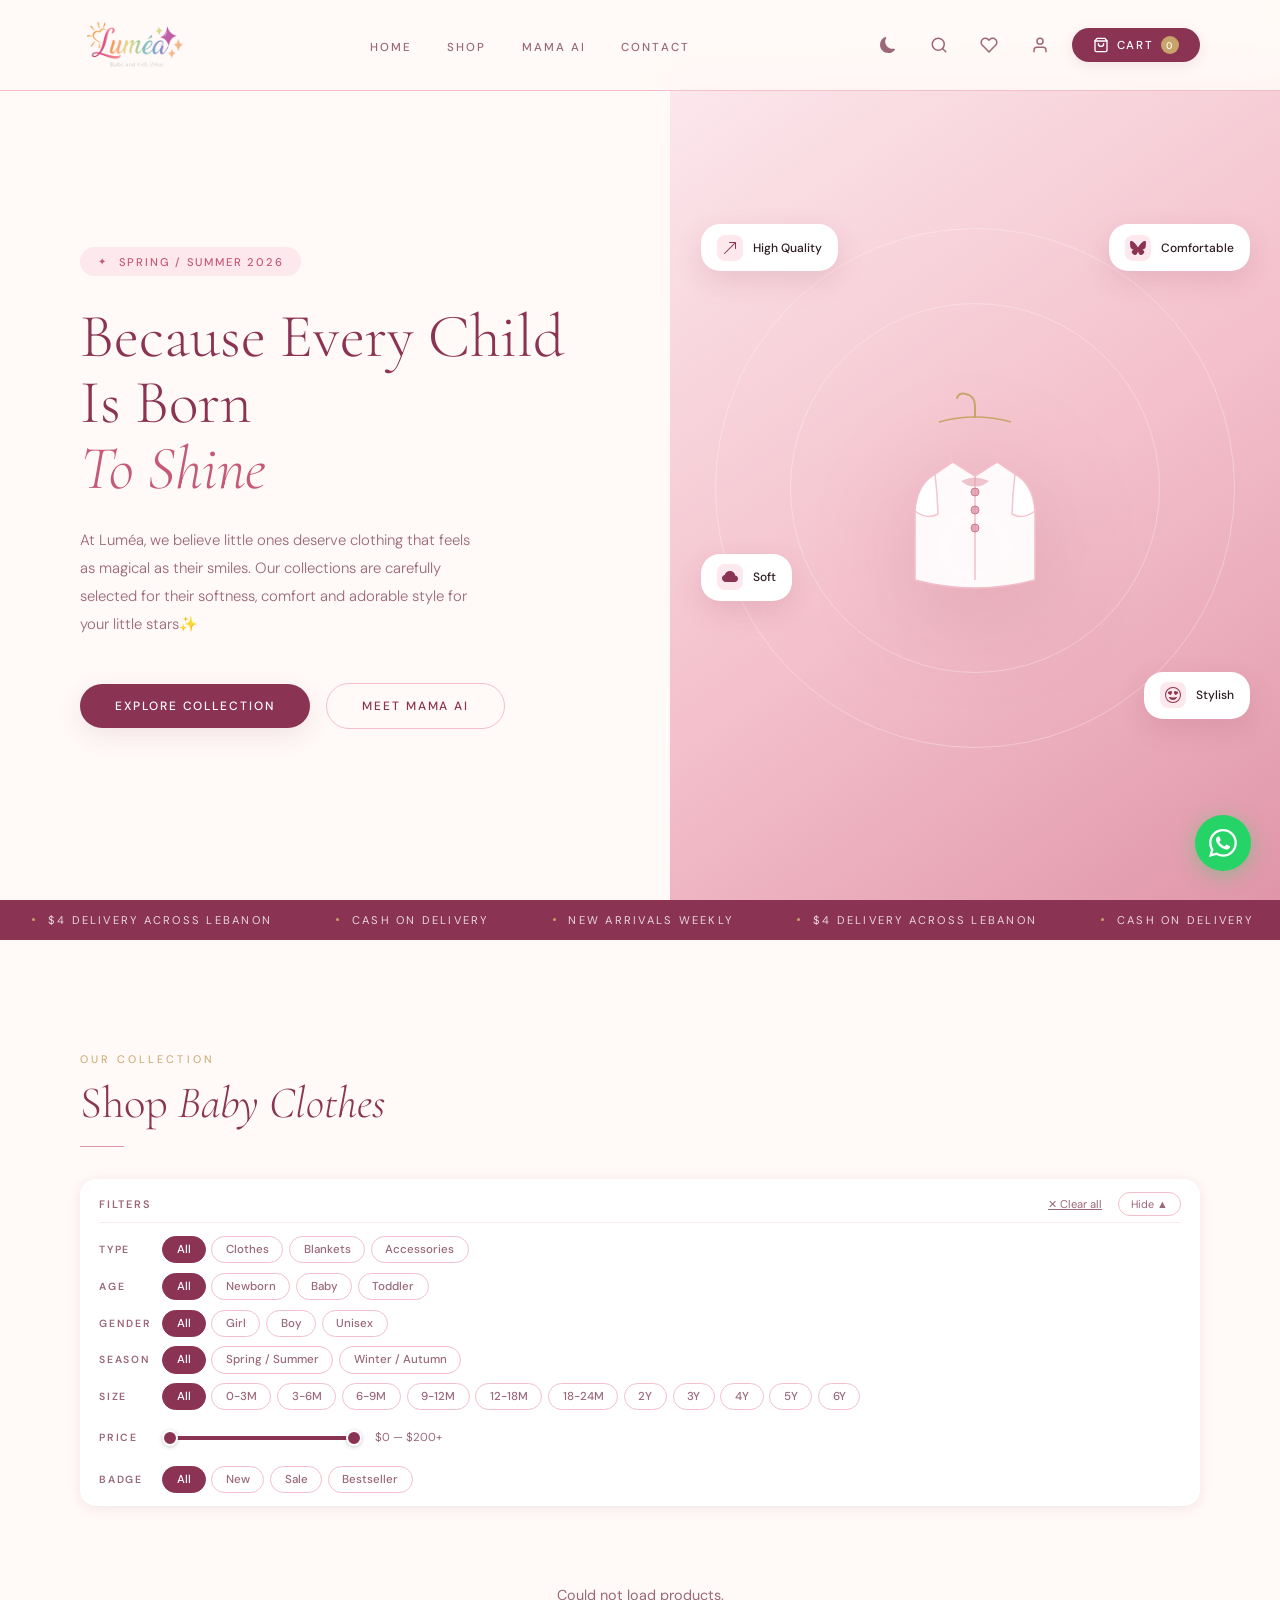
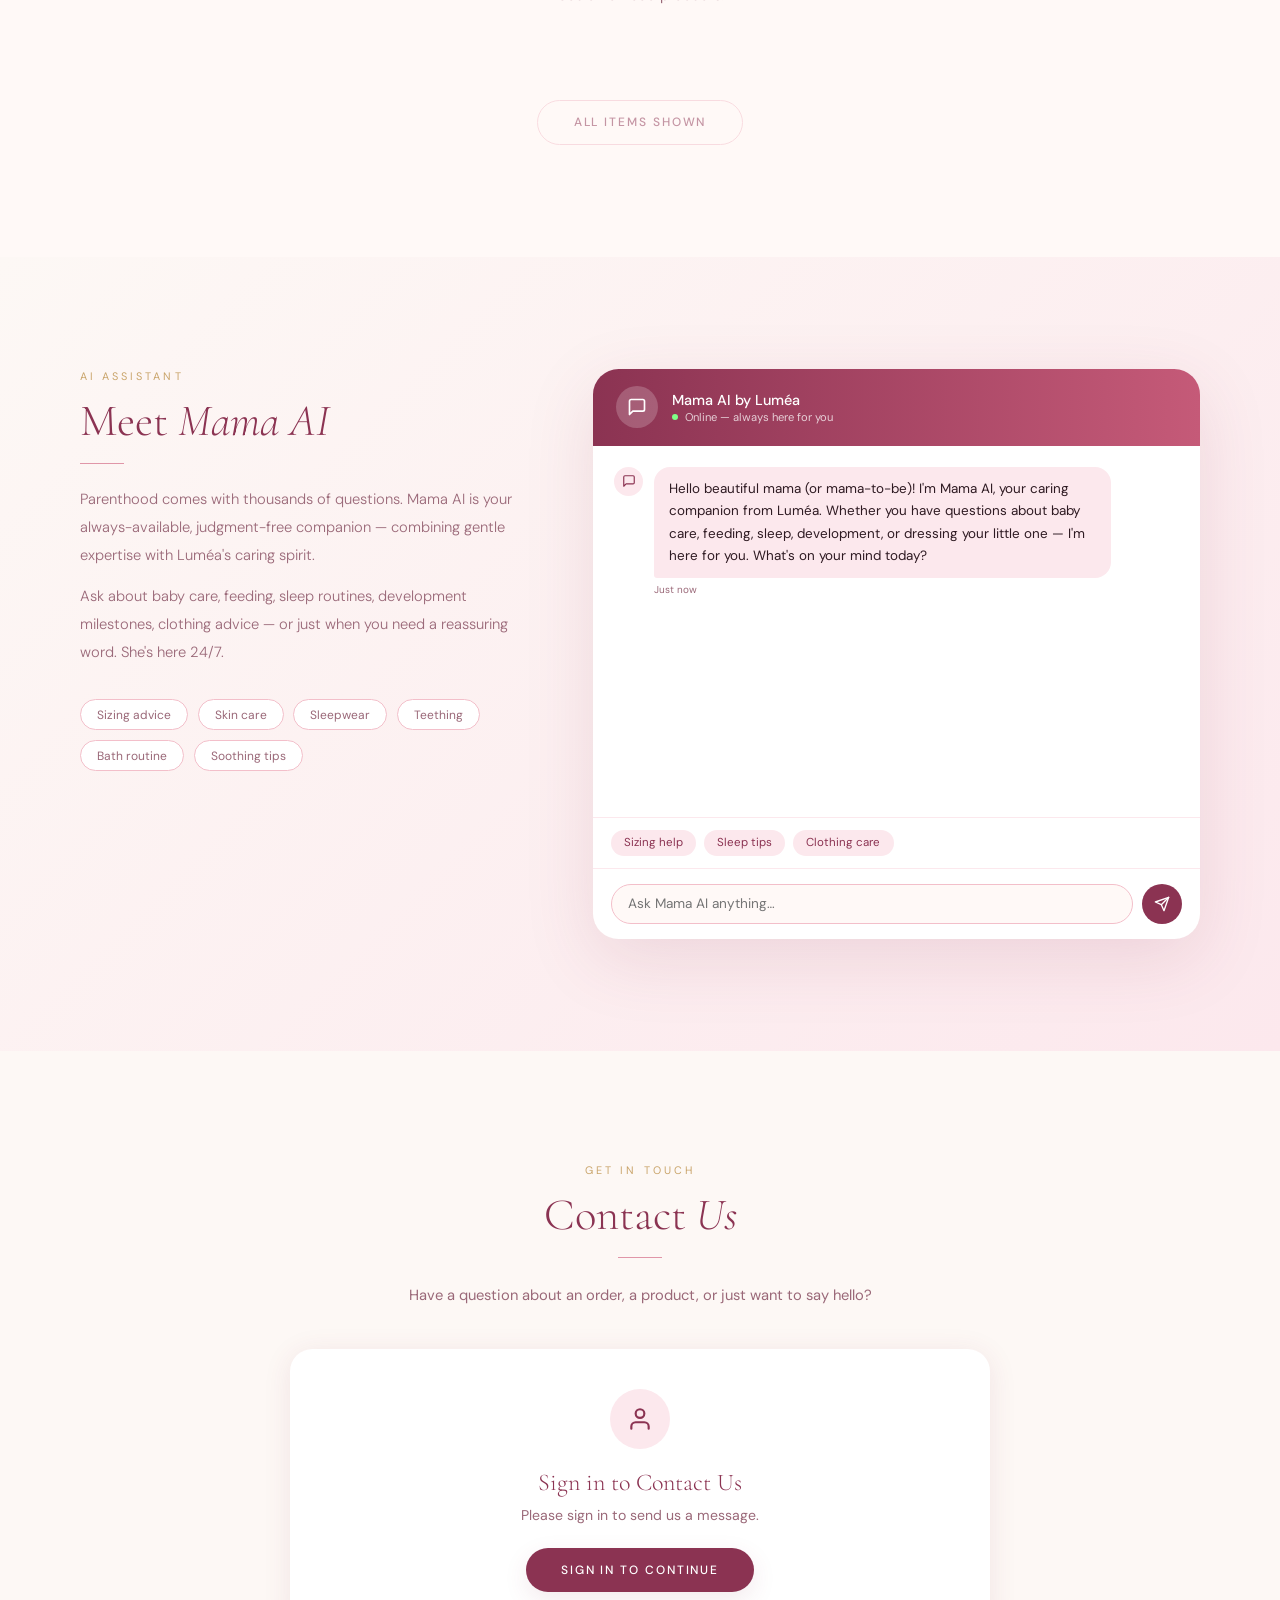
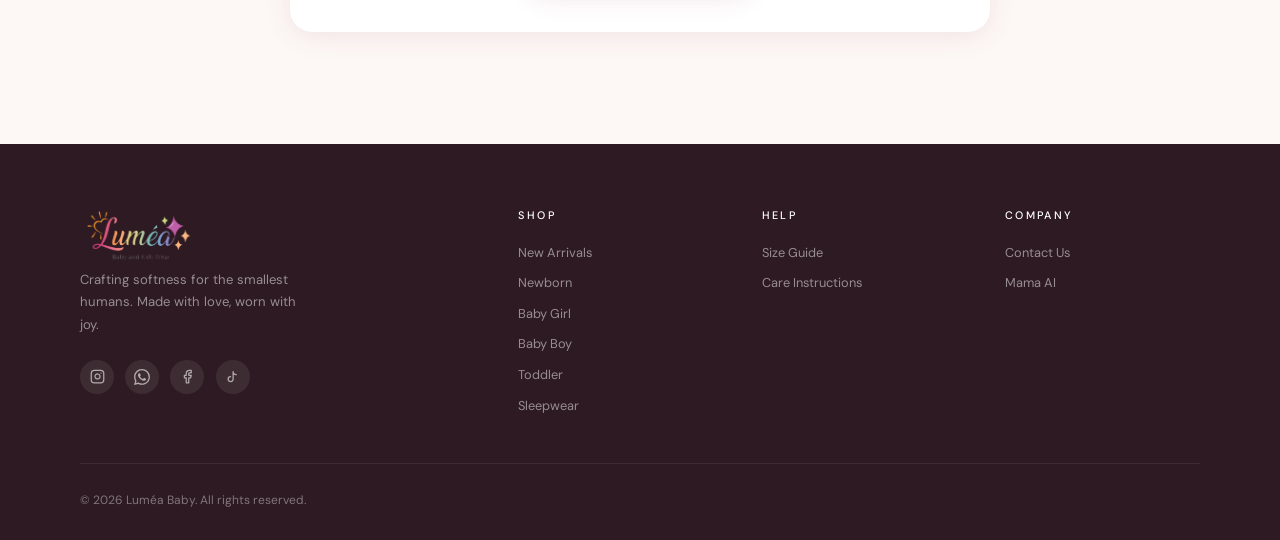
==== index.html @ 37c3f9b0 "Add files via upload" ====
<!DOCTYPE html>
<html lang="en">
<head>
  <meta charset="UTF-8"/>
  <meta name="viewport" content="width=device-width, initial-scale=1.0"/>
  <meta name="color-scheme" content="light dark"/>
  <title>Luméa — Baby Clothes</title>
  <link rel="preconnect" href="https://fonts.googleapis.com">
  <link rel="preconnect" href="https://fonts.gstatic.com" crossorigin>
  <link href="https://fonts.googleapis.com/css2?family=Cormorant+Garamond:ital,wght@0,300;0,400;0,600;1,300;1,400&family=DM+Sans:wght@300;400;500&display=swap" rel="stylesheet">
  <link rel="stylesheet" href="style.css">
</head>
<body>

<!-- NAV -->
<nav id="nav">
  <a href="#home" class="nav-logo" style="display:flex;align-items:center"><img src="logo.png" alt="Luméa" style="height:52px;width:auto;display:block"></a>
  <ul class="nav-links">
    <li><a href="#home">Home</a></li>
    <li><a href="#shop">Shop</a></li>
    <li><a href="#mama-ai">Mama AI</a></li>
    <li><a href="#contact-sec">Contact</a></li>
  </ul>
  <div class="nav-right">
    <button class="icon-btn" id="theme-btn" title="Toggle dark mode">
      <svg id="theme-icon-moon" xmlns="http://www.w3.org/2000/svg" width="16" height="16" fill="currentColor" viewBox="0 0 16 16"><path d="M6 .278a.77.77 0 0 1 .08.858 7.2 7.2 0 0 0-.878 3.46c0 4.021 3.278 7.277 7.318 7.277q.792-.001 1.533-.16a.79.79 0 0 1 .81.316.73.73 0 0 1-.031.893A8.35 8.35 0 0 1 8.344 16C3.734 16 0 12.286 0 7.71 0 4.266 2.114 1.312 5.124.06A.75.75 0 0 1 6 .278"/></svg>
      <svg id="theme-icon-sun" xmlns="http://www.w3.org/2000/svg" width="16" height="16" fill="currentColor" viewBox="0 0 16 16" style="display:none"><path d="M8 12a4 4 0 1 0 0-8 4 4 0 0 0 0 8M8 0a.5.5 0 0 1 .5.5v2a.5.5 0 0 1-1 0v-2A.5.5 0 0 1 8 0m0 13a.5.5 0 0 1 .5.5v2a.5.5 0 0 1-1 0v-2A.5.5 0 0 1 8 13m8-5a.5.5 0 0 1-.5.5h-2a.5.5 0 0 1 0-1h2a.5.5 0 0 1 .5.5M3 8a.5.5 0 0 1-.5.5h-2a.5.5 0 0 1 0-1h2A.5.5 0 0 1 3 8m10.657-5.657a.5.5 0 0 1 0 .707l-1.414 1.415a.5.5 0 1 1-.707-.708l1.414-1.414a.5.5 0 0 1 .707 0m-9.193 9.193a.5.5 0 0 1 0 .707L3.05 13.657a.5.5 0 0 1-.707-.707l1.414-1.414a.5.5 0 0 1 .707 0m9.193 2.121a.5.5 0 0 1-.707 0l-1.414-1.414a.5.5 0 0 1 .707-.707l1.414 1.414a.5.5 0 0 1 0 .707M4.464 4.465a.5.5 0 0 1-.707 0L2.343 3.05a.5.5 0 1 1 .707-.707l1.414 1.414a.5.5 0 0 1 0 .708"/></svg>
    </button>
    <button class="icon-btn" id="nav-search-btn" title="Search">
      <svg xmlns="http://www.w3.org/2000/svg" width="18" height="18" viewBox="0 0 24 24" fill="none" stroke="currentColor" stroke-width="2" stroke-linecap="round" stroke-linejoin="round"><circle cx="11" cy="11" r="8"/><path d="m21 21-4.35-4.35"/></svg>
    </button>
    <button class="icon-btn" id="nav-wish-btn" title="Wishlist">
      <svg xmlns="http://www.w3.org/2000/svg" width="18" height="18" viewBox="0 0 24 24" fill="none" stroke="currentColor" stroke-width="2" stroke-linecap="round" stroke-linejoin="round"><path d="M20.84 4.61a5.5 5.5 0 0 0-7.78 0L12 5.67l-1.06-1.06a5.5 5.5 0 0 0-7.78 7.78l1.06 1.06L12 21.23l7.78-7.78 1.06-1.06a5.5 5.5 0 0 0 0-7.78z"/></svg>
    </button>
    <button class="icon-btn" id="nav-account-btn" title="My Account">
      <svg xmlns="http://www.w3.org/2000/svg" width="18" height="18" viewBox="0 0 24 24" fill="none" stroke="currentColor" stroke-width="2" stroke-linecap="round" stroke-linejoin="round"><path d="M20 21v-2a4 4 0 0 0-4-4H8a4 4 0 0 0-4 4v2"/><circle cx="12" cy="7" r="4"/></svg>
    </button>
    <button class="cart-btn" id="cart-btn">
      <svg xmlns="http://www.w3.org/2000/svg" width="16" height="16" viewBox="0 0 24 24" fill="none" stroke="currentColor" stroke-width="2" stroke-linecap="round" stroke-linejoin="round"><path d="M6 2 3 6v14a2 2 0 0 0 2 2h14a2 2 0 0 0 2-2V6l-3-4z"/><line x1="3" y1="6" x2="21" y2="6"/><path d="M16 10a4 4 0 0 1-8 0"/></svg>
      Cart <span id="cart-count">0</span>
    </button>
  </div>
</nav>

<!-- HERO -->
<section id="home">
  <div class="hero-left">
    <div class="hero-tag">Spring / Summer 2026</div>
    <h1 class="hero-h1">Because Every Child<br>Is Born<br><em>To Shine</em></h1>
    <p class="hero-p">At Luméa, we believe little ones deserve clothing that feels as magical as their smiles. Our collections are carefully selected for their softness, comfort and adorable style for your little stars✨</p>
    <div class="hero-btns">
      <a href="#shop" class="btn-fill">Explore Collection</a>
      <a href="#mama-ai" class="btn-outline">Meet Mama AI</a>
    </div>
  </div>
  <div class="hero-right">
    <div class="hero-ring ring-a"></div>
    <div class="hero-ring ring-b"></div>
    <div class="hero-svg-wrap">
      <svg width="200" height="260" viewBox="0 0 200 260" fill="none" xmlns="http://www.w3.org/2000/svg">
        <path d="M60 118 Q42 128 40 155 L40 224 Q100 240 160 224 L160 155 Q158 128 140 118 L122 106 L100 120 L78 106 Z" fill="white" opacity=".93" stroke="#f3bfca" stroke-width="1.5"/>
        <line x1="100" y1="120" x2="100" y2="224" stroke="#f3bfca" stroke-width="1.5"/>
        <circle cx="100" cy="136" r="4" fill="#e096a8" opacity=".8" stroke="#c55a78" stroke-width="1"/>
        <circle cx="100" cy="154" r="4" fill="#e096a8" opacity=".8" stroke="#c55a78" stroke-width="1"/>
        <circle cx="100" cy="172" r="4" fill="#e096a8" opacity=".8" stroke="#c55a78" stroke-width="1"/>
        <path d="M78 106 Q68 90 100 86 Q132 90 122 106" fill="none" stroke="#f3bfca" stroke-width="1.8"/>
        <path d="M60 118 Q42 128 40 155 Q52 164 63 158 L62 138Z" fill="white" opacity=".9" stroke="#f3bfca" stroke-width="1.5"/>
        <path d="M140 118 Q158 128 160 155 Q148 164 137 158 L138 138Z" fill="white" opacity=".9" stroke="#f3bfca" stroke-width="1.5"/>
        <path d="M86 125 Q100 118 114 125 Q106 132 100 130 Q94 132 86 125Z" fill="#e096a8" opacity=".55"/>
        <path d="M100 50 Q100 40 91 38 Q84 36 82 42" fill="none" stroke="#c9a46a" stroke-width="2" stroke-linecap="round"/>
        <line x1="100" y1="50" x2="100" y2="62" stroke="#c9a46a" stroke-width="2"/>
        <path d="M64 66 Q100 56 136 66" fill="none" stroke="#c9a46a" stroke-width="1.5"/>
      </svg>
    </div>
    <div class="hero-pip pip-1">
      <div class="pip-ico"><svg xmlns="http://www.w3.org/2000/svg" width="16" height="16" fill="currentColor" viewBox="0 0 16 16"><path fill-rule="evenodd" d="M14 2.5a.5.5 0 0 0-.5-.5h-6a.5.5 0 0 0 0 1h4.793L2.146 13.146a.5.5 0 0 0 .708.708L13 3.707V8.5a.5.5 0 0 0 1 0z"/></svg></div>High Quality
    </div>
    <div class="hero-pip pip-2">
      <div class="pip-ico"><svg xmlns="http://www.w3.org/2000/svg" width="16" height="16" fill="currentColor" viewBox="0 0 16 16"><path d="M8 15A7 7 0 1 1 8 1a7 7 0 0 1 0 14m0 1A8 8 0 1 0 8 0a8 8 0 0 0 0 16"/><path d="M11.315 10.014a.5.5 0 0 1 .548.736A4.5 4.5 0 0 1 7.965 13a4.5 4.5 0 0 1-3.898-2.25.5.5 0 0 1 .548-.736h.005l.017.005.067.015.252.055c.215.046.515.108.857.169.693.124 1.522.242 2.152.242s1.46-.118 2.152-.242a27 27 0 0 0 1.109-.224l.067-.015.017-.004.005-.002zM4.756 4.566c.763-1.424 4.02-.12.952 3.434-4.496-1.596-2.35-4.298-.952-3.434m6.488 0c1.398-.864 3.544 1.838-.952 3.434-3.067-3.554.19-4.858.952-3.434"/></svg></div>Stylish
    </div>
    <div class="hero-pip pip-3">
      <div class="pip-ico"><svg xmlns="http://www.w3.org/2000/svg" width="16" height="16" fill="currentColor" viewBox="0 0 16 16"><path d="M4.406 3.342A5.53 5.53 0 0 1 8 2c2.69 0 4.923 2 5.166 4.579C14.758 6.804 16 8.137 16 9.773 16 11.569 14.502 13 12.687 13H3.781C1.708 13 0 11.366 0 9.318c0-1.763 1.266-3.223 2.942-3.593.143-.863.698-1.723 1.464-2.383"/></svg></div>Soft
    </div>
    <div class="hero-pip pip-4">
      <div class="pip-ico"><svg xmlns="http://www.w3.org/2000/svg" width="16" height="16" fill="currentColor" class="bi bi-bluesky" viewBox="0 0 16 16">
  <path d="M3.468 1.948C5.303 3.325 7.276 6.118 8 7.616c.725-1.498 2.698-4.29 4.532-5.668C13.855.955 16 .186 16 2.632c0 .489-.28 4.105-.444 4.692-.572 2.04-2.653 2.561-4.504 2.246 3.236.551 4.06 2.375 2.281 4.2-3.376 3.464-4.852-.87-5.23-1.98-.07-.204-.103-.3-.103-.218 0-.081-.033.014-.102.218-.379 1.11-1.855 5.444-5.231 1.98-1.778-1.825-.955-3.65 2.28-4.2-1.85.315-3.932-.205-4.503-2.246C.28 6.737 0 3.12 0 2.632 0 .186 2.145.955 3.468 1.948"/>
</svg></div>Comfortable
    </div>
  </div>
</section>

<!-- MARQUEE -->
<div class="marquee-bar">
  <div class="marquee-track">
    <span class="m-item"><span class="m-dot"></span>$4 delivery across Lebanon</span>
    <span class="m-item"><span class="m-dot"></span>Cash on Delivery</span>
    <span class="m-item"><span class="m-dot"></span>New arrivals weekly</span>
    <span class="m-item"><span class="m-dot"></span>$4 delivery across Lebanon</span>
    <span class="m-item"><span class="m-dot"></span>Cash on Delivery</span>
    <span class="m-item"><span class="m-dot"></span>New arrivals weekly</span>
    <span class="m-item"><span class="m-dot"></span>$4 delivery across Lebanon</span>
    <span class="m-item"><span class="m-dot"></span>Cash on Delivery</span>
    <span class="m-item"><span class="m-dot"></span>New arrivals weekly</span>
  </div>
</div>

<!-- SHOP -->
<section id="shop">
  <div class="shop-header rv">
    <div class="sec-eye">Our Collection</div>
    <h2 class="sec-h rv d1">Shop <em>Baby Clothes</em></h2>
    <div class="sec-div rv d2"></div>
  </div>

  <!-- FILTERS -->
  <div class="filters-bar" id="filters-bar">
    <div class="filters-bar-top">
      <span class="filters-bar-title">Filters</span>
      <div style="display:flex;align-items:center;gap:1rem">
        <button class="fc-clear-all" onclick="clearAllFilters()">✕ Clear all</button>
        <button class="fc-toggle" id="fc-toggle-btn" onclick="toggleFilters()">Hide ▲</button>
      </div>
    </div>
    <div class="filters-body" id="filters-body">

      <div class="filter-row">
        <span class="filter-label">Type</span>
        <div class="filter-chips" id="fc-type">
          <button class="fc active" data-group="type" data-val="all">All</button>
          <button class="fc" data-group="type" data-val="clothes">Clothes</button>
          <button class="fc" data-group="type" data-val="blankets">Blankets</button>
          <button class="fc" data-group="type" data-val="accessories">Accessories</button>
        </div>
      </div>

      <div class="filter-row">
        <span class="filter-label">Age</span>
        <div class="filter-chips" id="fc-age">
          <button class="fc active" data-group="age" data-val="all">All</button>
          <button class="fc" data-group="age" data-val="newborn">Newborn</button>
          <button class="fc" data-group="age" data-val="baby">Baby</button>
          <button class="fc" data-group="age" data-val="toddler">Toddler</button>
        </div>
      </div>

      <div class="filter-row">
        <span class="filter-label">Gender</span>
        <div class="filter-chips" id="fc-gender">
          <button class="fc active" data-group="gender" data-val="all">All</button>
          <button class="fc" data-group="gender" data-val="girl">Girl</button>
          <button class="fc" data-group="gender" data-val="boy">Boy</button>
          <button class="fc" data-group="gender" data-val="unisex">Unisex</button>
        </div>
      </div>

      <div class="filter-row">
        <span class="filter-label">Season</span>
        <div class="filter-chips" id="fc-season">
          <button class="fc active" data-group="season" data-val="all">All</button>
          <button class="fc" data-group="season" data-val="spring">Spring / Summer</button>
          <button class="fc" data-group="season" data-val="winter">Winter / Autumn</button>
        </div>
      </div>

      <div class="filter-row">
        <span class="filter-label">Size</span>
        <div class="filter-chips" id="fc-size">
          <button class="fc active" data-group="size" data-val="all">All</button>
          <button class="fc" data-group="size" data-val="0-3M">0-3M</button>
          <button class="fc" data-group="size" data-val="3-6M">3-6M</button>
          <button class="fc" data-group="size" data-val="6-9M">6-9M</button>
          <button class="fc" data-group="size" data-val="9-12M">9-12M</button>
          <button class="fc" data-group="size" data-val="12-18M">12-18M</button>
          <button class="fc" data-group="size" data-val="18-24M">18-24M</button>
          <button class="fc" data-group="size" data-val="2Y">2Y</button>
          <button class="fc" data-group="size" data-val="3Y">3Y</button>
          <button class="fc" data-group="size" data-val="4Y">4Y</button>
          <button class="fc" data-group="size" data-val="5Y">5Y</button>
          <button class="fc" data-group="size" data-val="6Y">6Y</button>
        </div>
      </div>

      <div class="filter-row">
        <span class="filter-label">Price</span>
        <div style="display:flex;align-items:center;gap:.8rem;flex:1">
          <div class="fc-price-wrap">
            <div class="fc-price-track"><div class="fc-price-fill" id="fc-price-fill"></div></div>
            <input type="range" id="fc-price-min" min="0" max="200" value="0" step="1" class="fc-range" oninput="updateFcPrice()">
            <input type="range" id="fc-price-max" min="0" max="200" value="200" step="1" class="fc-range" oninput="updateFcPrice()">
          </div>
          <span class="fc-price-label" id="fc-price-label">$0 — $200+</span>
        </div>
      </div>

      <div class="filter-row">
        <span class="filter-label">Badge</span>
        <div class="filter-chips" id="fc-badge">
          <button class="fc active" data-group="badge" data-val="all">All</button>
          <button class="fc" data-group="badge" data-val="new">New</button>
          <button class="fc" data-group="badge" data-val="sale">Sale</button>
          <button class="fc" data-group="badge" data-val="bestseller">Bestseller</button>
        </div>
      </div>

    </div>
  </div>

  <div class="prod-grid" id="prod-grid"></div>
  <div class="view-all rv"><button class="btn-outline" id="load-btn">Load More</button></div>
</section>

<!-- MAMA AI -->
<section id="mama-ai">
  <div class="mama-grid">
    <div>
      <div class="sec-eye rv">AI Assistant</div>
      <h2 class="sec-h rv d1">Meet <em>Mama AI</em></h2>
      <div class="sec-div rv d2"></div>
      <p class="mama-body rv d2">Parenthood comes with thousands of questions. Mama AI is your always-available, judgment-free companion — combining gentle expertise with Luméa's caring spirit.</p>
      <p class="mama-body rv d3" style="margin-top:.8rem">Ask about baby care, feeding, sleep routines, development milestones, clothing advice — or just when you need a reassuring word. She's here 24/7.</p>
      <div class="pills rv d3">
        <span class="pill" onclick="quickSend('How do I choose the right baby clothing size?')">Sizing advice</span>
        <span class="pill" onclick="quickSend('My newborn has a rash, what should I do?')">Skin care</span>
        <span class="pill" onclick="quickSend('What should my baby wear to sleep?')">Sleepwear</span>
        <span class="pill" onclick="quickSend('When do babies start teething?')">Teething</span>
        <span class="pill" onclick="quickSend('How often should I bathe my newborn?')">Bath routine</span>
        <span class="pill" onclick="quickSend('My baby won\'t stop crying. What can I try?')">Soothing tips</span>
      </div>
    </div>
    <div class="chat-win rv d2">
      <div class="chat-hd">
        <div class="chat-av"><svg xmlns="http://www.w3.org/2000/svg" width="20" height="20" viewBox="0 0 24 24" fill="none" stroke="currentColor" stroke-width="2" stroke-linecap="round" stroke-linejoin="round"><path d="M21 15a2 2 0 0 1-2 2H7l-4 4V5a2 2 0 0 1 2-2h14a2 2 0 0 1 2 2z"/></svg></div>
        <div><div class="chat-nm">Mama AI by Luméa</div><div class="chat-st"><span class="st-dot"></span>Online — always here for you</div></div>
      </div>
      <div class="chat-msgs" id="chat-msgs">
        <div class="msg">
          <div class="msg-av"><svg xmlns="http://www.w3.org/2000/svg" width="14" height="14" viewBox="0 0 24 24" fill="none" stroke="currentColor" stroke-width="2" stroke-linecap="round" stroke-linejoin="round"><path d="M21 15a2 2 0 0 1-2 2H7l-4 4V5a2 2 0 0 1 2-2h14a2 2 0 0 1 2 2z"/></svg></div>
          <div><div class="bub">Hello beautiful mama (or mama-to-be)! I'm Mama AI, your caring companion from Luméa. Whether you have questions about baby care, feeding, sleep, development, or dressing your little one — I'm here for you. What's on your mind today?</div><div class="msg-t">Just now</div></div>
        </div>
      </div>
      <div class="chat-suggs">
        <button class="chip" onclick="quickSend('What size should I buy for a 3-month-old?')">Sizing help</button>
        <button class="chip" onclick="quickSend('My baby is not sleeping well. Any advice?')">Sleep tips</button>
        <button class="chip" onclick="quickSend('How do I care for organic cotton baby clothes?')">Clothing care</button>
      </div>
      <div class="chat-inp-row">
        <input class="chat-inp" id="chat-inp" type="text" placeholder="Ask Mama AI anything…" />
        <button class="chat-send" id="send-btn" onclick="sendMsg()">
          <svg xmlns="http://www.w3.org/2000/svg" width="16" height="16" viewBox="0 0 24 24" fill="none" stroke="currentColor" stroke-width="2" stroke-linecap="round" stroke-linejoin="round"><line x1="22" y1="2" x2="11" y2="13"/><polygon points="22 2 15 22 11 13 2 9 22 2"/></svg>
        </button>
      </div>
    </div>
  </div>
</section>

<!-- CONTACT -->
<section id="contact-sec" style="padding:7rem 5rem;background:var(--cream)">
  <div style="max-width:700px;margin:0 auto;text-align:center">
    <div class="sec-eye rv">Get in Touch</div>
    <h2 class="sec-h rv d1">Contact <em>Us</em></h2>
    <div class="sec-div rv d2" style="margin:1rem auto 1.5rem"></div>
    <p style="font-size:.92rem;color:var(--muted);line-height:1.8;margin-bottom:2.5rem" class="rv d2">Have a question about an order, a product, or just want to say hello?</p>
    <div id="contact-signin-prompt" style="display:none;background:white;border-radius:1.4rem;padding:2.5rem;box-shadow:0 4px 28px var(--shadow)">
      <div style="width:60px;height:60px;border-radius:50%;background:var(--blush);display:flex;align-items:center;justify-content:center;margin:0 auto 1.2rem;color:var(--wine)"><svg xmlns="http://www.w3.org/2000/svg" width="26" height="26" viewBox="0 0 24 24" fill="none" stroke="currentColor" stroke-width="2" stroke-linecap="round" stroke-linejoin="round"><path d="M20 21v-2a4 4 0 0 0-4-4H8a4 4 0 0 0-4 4v2"/><circle cx="12" cy="7" r="4"/></svg></div>
      <h3 style="font-family:'Cormorant Garamond',serif;font-size:1.5rem;font-weight:300;color:var(--wine);margin-bottom:.6rem">Sign in to Contact Us</h3>
      <p style="font-size:.88rem;color:var(--muted);margin-bottom:1.5rem">Please sign in to send us a message.</p>
      <button class="btn-fill" onclick="openPage('page-signin')" style="margin:0 auto;display:inline-block">Sign In to Continue</button>
    </div>
    <div id="contact-form-wrap" style="display:none;background:white;border-radius:1.4rem;padding:2.5rem;box-shadow:0 4px 28px var(--shadow);text-align:left">
      <div style="display:flex;align-items:center;gap:.8rem;margin-bottom:1.8rem;padding-bottom:1.2rem;border-bottom:1px solid var(--blush)">
        <div style="width:42px;height:42px;border-radius:50%;background:var(--blush);display:flex;align-items:center;justify-content:center;color:var(--wine)"><svg xmlns="http://www.w3.org/2000/svg" width="18" height="18" viewBox="0 0 24 24" fill="none" stroke="currentColor" stroke-width="2" stroke-linecap="round" stroke-linejoin="round"><path d="M20 21v-2a4 4 0 0 0-4-4H8a4 4 0 0 0-4 4v2"/><circle cx="12" cy="7" r="4"/></svg></div>
        <div><div style="font-size:.88rem;font-weight:500;color:var(--text)" id="contact-user-name">—</div><div style="font-size:.75rem;color:var(--muted)" id="contact-user-email">—</div></div>
      </div>
      <div class="fm-group"><label class="fm-label">Subject</label><select class="fm-input" id="contact-subject" style="cursor:pointer"><option value="">Select a subject...</option><option value="order">Order Support</option><option value="product">Product Question</option><option value="return">Return / Refund</option><option value="delivery">Delivery Inquiry</option><option value="other">Other</option></select></div>
      <div class="fm-group"><label class="fm-label">Message</label><textarea class="fm-input" id="contact-message" placeholder="Tell us how we can help you..." style="resize:vertical;min-height:130px"></textarea></div>
      <button class="pm-btn" style="max-width:200px" onclick="sendContactMessage()">Send Message</button>
    </div>
  </div>
</section>

<!-- FOOTER -->
<footer id="footer-sec">
  <div class="foot-grid">
    <div class="f-brand">
      <a href="#home" style="display:inline-block"><img src="logo.png" alt="Luméa" style="height:56px;width:auto;display:block"></a>
      <p>Crafting softness for the smallest humans. Made with love, worn with joy.</p>
      <div class="f-socials">
        <button class="f-soc" title="Instagram" onclick="window.open('https://www.instagram.com/lumeababykids.lb/','_blank')">
          <svg xmlns="http://www.w3.org/2000/svg" width="15" height="15" viewBox="0 0 24 24" fill="none" stroke="currentColor" stroke-width="2" stroke-linecap="round" stroke-linejoin="round"><rect x="2" y="2" width="20" height="20" rx="5" ry="5"/><path d="M16 11.37A4 4 0 1 1 12.63 8 4 4 0 0 1 16 11.37z"/><line x1="17.5" y1="6.5" x2="17.51" y2="6.5"/></svg>
        </button>
        <button class="f-soc" title="WhatsApp" onclick="window.open('https://wa.me/96179144772','_blank')">
          <svg xmlns="http://www.w3.org/2000/svg" width="16" height="16" fill="currentColor" viewBox="0 0 16 16"><path d="M13.601 2.326A7.85 7.85 0 0 0 7.994 0C3.627 0 .068 3.558.064 7.926c0 1.399.366 2.76 1.057 3.965L0 16l4.204-1.102a7.9 7.9 0 0 0 3.79.965h.004c4.368 0 7.926-3.558 7.93-7.93A7.9 7.9 0 0 0 13.6 2.326zM7.994 14.521a6.6 6.6 0 0 1-3.356-.92l-.24-.144-2.494.654.666-2.433-.156-.251a6.56 6.56 0 0 1-1.007-3.505c0-3.626 2.957-6.584 6.591-6.584a6.56 6.56 0 0 1 4.66 1.931 6.56 6.56 0 0 1 1.928 4.66c-.004 3.639-2.961 6.592-6.592 6.592m3.615-4.934c-.197-.099-1.17-.578-1.353-.646-.182-.065-.315-.099-.445.099-.133.197-.513.646-.627.775-.114.133-.232.148-.43.05-.197-.1-.836-.308-1.592-.985-.59-.525-.985-1.175-1.103-1.372-.114-.198-.011-.304.088-.403.087-.088.197-.232.296-.346.1-.114.133-.198.198-.33.065-.134.034-.248-.015-.347-.05-.099-.445-1.076-.612-1.47-.16-.389-.323-.335-.445-.34-.114-.007-.247-.007-.38-.007a.73.73 0 0 0-.529.247c-.182.198-.691.677-.691 1.654s.71 1.916.81 2.049c.098.133 1.394 2.132 3.383 2.992.47.205.84.326 1.129.418.475.152.904.129 1.246.08.38-.058 1.171-.48 1.338-.943.164-.464.164-.86.114-.943-.049-.084-.182-.133-.38-.232"/></svg>
        </button>
        <button class="f-soc" title="Facebook" onclick="window.open('https://www.facebook.com/people/Lum%C3%A9a/61579490827735/','_blank')">
          <svg xmlns="http://www.w3.org/2000/svg" width="15" height="15" viewBox="0 0 24 24" fill="none" stroke="currentColor" stroke-width="2" stroke-linecap="round" stroke-linejoin="round"><path d="M18 2h-3a5 5 0 0 0-5 5v3H7v4h3v8h4v-8h3l1-4h-4V7a1 1 0 0 1 1-1h3z"/></svg>
        </button>
        <button class="f-soc" title="TikTok" onclick="window.open('https://www.tiktok.com/@lumeababykids.lb','_blank')">
          <svg xmlns="http://www.w3.org/2000/svg" width="15" height="15" viewBox="0 0 24 24" fill="none" stroke="currentColor" stroke-width="2" stroke-linecap="round" stroke-linejoin="round"><path d="M9 12a4 4 0 1 0 4 4V4a5 5 0 0 0 5 5"/></svg>
        </button>
      </div>
    </div>
    <div class="f-col"><h5>Shop</h5><ul><li><a href="#shop">New Arrivals</a></li><li><a href="#shop">Newborn</a></li><li><a href="#shop">Baby Girl</a></li><li><a href="#shop">Baby Boy</a></li><li><a href="#shop">Toddler</a></li><li><a href="#shop">Sleepwear</a></li></ul></div>
    <div class="f-col"><h5>Help</h5><ul><li><a href="#mama-ai">Size Guide</a></li><li><a href="#mama-ai">Care Instructions</a></li></ul></div>
    <div class="f-col"><h5>Company</h5><ul><li><a href="#contact-sec">Contact Us</a></li><li><a href="#mama-ai">Mama AI</a></li></ul></div>
  </div>
  <div class="foot-bottom">
    <span>© 2026 Luméa Baby. All rights reserved.</span>
  </div>
</footer>

<!-- CHECKOUT -->
<div class="page-modal" id="page-checkout">
  <nav class="pm-nav">
    <a class="nav-logo" onclick="closePage('page-checkout')" style="cursor:pointer;display:flex;align-items:center"><img src="logo.png" alt="Luméa" style="height:52px;width:auto;display:block"></a>
    <div class="pm-breadcrumb">Home <span>›</span> Cart <span>›</span> <span>Checkout</span></div>
    <button class="pm-close" onclick="closePage('page-checkout')">✕</button>
  </nav>
  <div class="pm-body">
    <div class="checkout-steps">
      <div class="step done" id="step-1"><div class="step-num">✓</div>Cart</div>
      <div class="step-line"></div>
      <div class="step active" id="step-2"><div class="step-num">2</div>Details</div>
      <div class="step-line"></div>
      <div class="step" id="step-3"><div class="step-num">3</div>Confirm</div>
    </div>
    <div class="checkout-grid" id="checkout-main">
      <div class="checkout-left">
        <div id="panel-shipping">
          <div class="pm-title">Your <em>Details</em></div>
          <p class="pm-sub">Enter your info and we'll deliver to you. Payment is cash on arrival.</p>
          <div id="co-options-wrap">
            <div id="co-option-saved" style="display:none">
              <div class="fm-section-title">Option 1 — Use a Saved Address</div>
              <div id="co-addr-cards" style="display:flex;flex-direction:column;gap:.8rem;margin-bottom:1.5rem"></div>
            </div>
            <div id="co-divider" style="display:none;text-align:center;margin:1.2rem 0;color:var(--muted);font-size:.78rem;letter-spacing:.14em;text-transform:uppercase;position:relative">
              <span style="background:var(--warm);padding:0 1rem;position:relative;z-index:1">or</span>
              <div style="position:absolute;top:50%;left:0;right:0;height:1px;background:var(--rose);z-index:0"></div>
            </div>
            <div id="co-option-new">
              <div id="co-new-addr-label" class="fm-section-title" style="display:none">Option 2 — Enter a New Address</div>
              <div class="fm-row">
                <div class="fm-group"><label class="fm-label">First Name *</label><input class="fm-input" id="co-fname" placeholder="First Name"/></div>
                <div class="fm-group"><label class="fm-label">Last Name *</label><input class="fm-input" id="co-lname" placeholder="Last Name"/></div>
              </div>
              <div class="fm-group"><label class="fm-label">Email Address *</label><input class="fm-input" id="co-email" type="email" placeholder="Email Address"/></div>
              <div class="fm-group"><label class="fm-label">Phone Number *</label><input class="fm-input" id="co-phone" type="tel" placeholder="Phone Number"/></div>
              <div class="fm-group"><label class="fm-label">Street Address *</label><input class="fm-input" id="co-street" placeholder="Street Address"/></div>
              <div class="fm-row">
                <div class="fm-group"><label class="fm-label">Building *</label><input class="fm-input" id="co-building" placeholder="Building name / No."/></div>
                <div class="fm-group"><label class="fm-label">Floor *</label><input class="fm-input" id="co-floor" placeholder="Floor No."/></div>
              </div>
              <div class="fm-group"><label class="fm-label">City *</label><input class="fm-input" id="co-city" placeholder="City"/></div>
              <div class="fm-group"><label class="fm-label">Country</label><input class="fm-input" value="Lebanon" readonly style="background:var(--blush);cursor:not-allowed;color:var(--muted)"/></div>
            </div>
          </div>
          <div style="background:linear-gradient(135deg,rgba(139,51,82,.06),rgba(197,90,120,.04));border:1.5px solid var(--rose);border-radius:1rem;padding:1.2rem 1.4rem;margin:1.5rem 0;display:flex;align-items:center;gap:1rem">
            <div style="width:42px;height:42px;border-radius:50%;background:var(--blush);display:flex;align-items:center;justify-content:center;flex-shrink:0;color:var(--wine)">
              <svg xmlns="http://www.w3.org/2000/svg" width="20" height="20" viewBox="0 0 24 24" fill="none" stroke="currentColor" stroke-width="2" stroke-linecap="round" stroke-linejoin="round"><line x1="12" y1="1" x2="12" y2="23"/><path d="M17 5H9.5a3.5 3.5 0 0 0 0 7h5a3.5 3.5 0 0 1 0 7H6"/></svg>
            </div>
            <div>
              <div style="font-size:.88rem;font-weight:600;color:var(--wine);margin-bottom:.2rem">Cash on Delivery</div>
            </div>
          </div>
          <div style="margin:1.2rem 0">
            <div style="font-size:.7rem;font-weight:500;letter-spacing:.16em;text-transform:uppercase;color:var(--muted);margin-bottom:.6rem">Discount Code</div>
            <div style="display:flex;gap:.6rem">
              <input class="fm-input" id="co-discount-code" placeholder="Enter code (e.g. SUMMER20)" style="flex:1;text-transform:uppercase" oninput="this.value=this.value.toUpperCase()"/>
              <button onclick="applyDiscount()" style="padding:.7rem 1.2rem;background:var(--wine);color:white;border:none;border-radius:.8rem;cursor:pointer;font-family:'DM Sans',sans-serif;font-size:.78rem;font-weight:500;white-space:nowrap;transition:all .2s">Apply</button>
            </div>
            <div id="co-discount-msg" style="font-size:.78rem;margin-top:.5rem"></div>
          </div>
          <button class="pm-btn" onclick="goToPayment()">Confirm Order →</button>
        </div>
      </div>
      <div class="checkout-right">
        <div class="order-summary">
          <div class="os-title">Order Summary</div>
          <div id="os-items"><div style="text-align:center;padding:1.5rem;color:var(--muted);font-size:.85rem">Your cart is empty</div></div>
          <div class="os-totals">
            <div class="os-row"><span>Subtotal</span><span id="os-subtotal">$0.00</span></div>
            <div class="os-row" id="os-discount-row" style="display:none"><span id="os-discount-label">Discount</span><span id="os-discount-val" style="color:#27ae60;font-weight:500">-$0.00</span></div>
            <div class="os-row"><span>Delivery</span><span style="color:var(--wine);font-weight:500">$4.00</span></div>
            <div class="os-row total"><span>Total</span><span id="os-total">$0.00</span></div>
          </div>
        </div>
        <div style="background:var(--blush);border-radius:1rem;padding:1rem 1.2rem;font-size:.78rem;color:var(--muted);line-height:1.6">Cash on Delivery &nbsp;·&nbsp; Lebanon only</div>
      </div>
    </div>
    <div class="checkout-success" id="checkout-success">
      <div class="success-icon">
        <svg xmlns="http://www.w3.org/2000/svg" width="40" height="40" viewBox="0 0 24 24" fill="none" stroke="white" stroke-width="2.5" stroke-linecap="round" stroke-linejoin="round"><polyline points="20 6 9 17 4 12"/></svg>
      </div>
      <div class="success-title">Order <em>Confirmed!</em></div>
      <p class="success-sub">Thank you for your Luméa order! We'll be in touch to arrange delivery. Payment is cash on arrival. 🌸</p>
      <div style="display:flex;gap:1rem;justify-content:center;flex-wrap:wrap">
        <button class="pm-btn" style="width:auto;padding:.9rem 2.5rem" onclick="closePage('page-checkout');resetCheckout()">Continue Shopping</button>
        <button class="pm-btn-outline" style="width:auto;padding:.9rem 2.5rem" onclick="closePage('page-checkout');openPage('page-account')">View Orders</button>
      </div>
    </div>
  </div>
</div>

<!-- SIGN IN -->
<div class="page-modal" id="page-signin">
  <nav class="pm-nav">
    <a class="nav-logo" onclick="closePage('page-signin')" style="cursor:pointer;display:flex;align-items:center"><img src="logo.png" alt="Luméa" style="height:52px;width:auto;display:block"></a>
    <div class="pm-breadcrumb">Home <span>›</span> <span>Sign In</span></div>
    <button class="pm-close" onclick="closePage('page-signin')">✕</button>
  </nav>
  <div class="auth-wrap">
    <div class="auth-card">
      <div class="auth-logo" style="text-align:center"><img src="logo.png" alt="Luméa" style="height:60px;width:auto;display:block;margin:0 auto 1rem"></div>
      <div class="auth-tagline">Welcome back, mama</div>
      <div class="auth-divider"><span>sign in with email</span></div>
      <div class="auth-title">Sign <em>In</em></div>
      <div class="fm-group"><label class="fm-label">Email Address</label><input class="fm-input" id="si-email" type="email" placeholder="hello@example.com"/></div>
      <div class="fm-group"><label class="fm-label">Password</label><div class="input-wrap"><input class="fm-input" id="si-pass" type="password" placeholder="Your password" style="padding-right:3rem"/><button class="eye-btn" id="eye-si" onclick="togglePw('si-pass',this)"></button></div></div>
      <div style="text-align:right;margin-bottom:1.2rem"><a class="auth-link" style="font-size:.8rem">Forgot password?</a></div>
      <button class="pm-btn" onclick="doSignIn()">Sign In →</button>
      <div class="auth-footer">Don't have an account? <a class="auth-link" onclick="switchAuth('page-signin','page-register')">Create one →</a></div>
    </div>
  </div>
</div>

<!-- REGISTER -->
<div class="page-modal" id="page-register">
  <nav class="pm-nav">
    <a class="nav-logo" onclick="closePage('page-register')" style="cursor:pointer;display:flex;align-items:center"><img src="logo.png" alt="Luméa" style="height:52px;width:auto;display:block"></a>
    <div class="pm-breadcrumb">Home <span>›</span> <span>Create Account</span></div>
    <button class="pm-close" onclick="closePage('page-register')">✕</button>
  </nav>
  <div class="auth-wrap">
    <div class="auth-card">
      <div class="auth-logo" style="text-align:center"><img src="logo.png" alt="Luméa" style="height:60px;width:auto;display:block;margin:0 auto 1rem"></div>
      <div class="auth-tagline">Join the Luméa family</div>
      <div class="auth-divider"><span>create with email</span></div>
      <div class="auth-title">Create <em>Account</em></div>
      <div class="fm-row">
        <div class="fm-group"><label class="fm-label">First Name</label><input class="fm-input" id="reg-fname" placeholder="First Name"/></div>
        <div class="fm-group"><label class="fm-label">Last Name</label><input class="fm-input" id="reg-lname" placeholder="Last Name"/></div>
      </div>
      <div class="fm-group"><label class="fm-label">Email Address</label><input class="fm-input" id="reg-email" type="email" placeholder="Email Address"/></div>
      <div class="fm-group"><label class="fm-label">Password</label><div class="input-wrap"><input class="fm-input" id="reg-pass" type="password" placeholder="Create a strong password" style="padding-right:3rem"/><button class="eye-btn" id="eye-reg" onclick="togglePw('reg-pass',this)"></button></div><div class="pw-strength" id="pw-bars"><div class="pw-bar" id="pb1"></div><div class="pw-bar" id="pb2"></div><div class="pw-bar" id="pb3"></div><div class="pw-bar" id="pb4"></div></div><div style="font-size:.72rem;color:var(--muted);margin-top:.4rem" id="pw-hint">Use 8+ characters with letters, numbers & symbols</div></div>
      <div class="auth-check-wrap"><input type="checkbox" id="reg-terms"><label for="reg-terms">I agree to the <a class="auth-link">Terms of Service</a> and <a class="auth-link">Privacy Policy</a></label></div>
      <div class="auth-check-wrap"><input type="checkbox" id="reg-newsletter" checked><label for="reg-newsletter">Subscribe to our newsletter for offers & updates</label></div>
      <div id="reg-step-1">
        <button class="pm-btn" onclick="sendVerificationCode()">Send Verification Code →</button>
      </div>
      <div id="reg-step-2" style="display:none">
        <div style="background:var(--blush);border-radius:1rem;padding:1rem 1.2rem;margin-bottom:1.2rem;font-size:.84rem;color:var(--muted);line-height:1.6">
          📧 A 6-digit code was sent to <strong id="reg-email-display" style="color:var(--wine)"></strong>. Check your inbox (and spam folder).
        </div>
        <div class="fm-group">
          <label class="fm-label">Verification Code</label>
          <input class="fm-input" id="reg-code" type="text" placeholder="123456" maxlength="6" style="letter-spacing:.3em;font-size:1.3rem;text-align:center"/>
        </div>
        <button class="pm-btn" onclick="doRegister()">Create My Account →</button>
        <div style="text-align:center;margin-top:.8rem">
          <a class="auth-link" style="font-size:.8rem" onclick="resendVerificationCode()">Resend code</a>
        </div>
      </div>
      <div class="auth-footer">Already have an account? <a class="auth-link" onclick="switchAuth('page-register','page-signin')">Sign in →</a></div>
    </div>
  </div>
</div>

<!-- ACCOUNT -->
<div class="page-modal" id="page-account">
  <nav class="pm-nav">
    <a class="nav-logo" onclick="closePage('page-account')" style="cursor:pointer;display:flex;align-items:center"><img src="logo.png" alt="Luméa" style="height:52px;width:auto;display:block"></a>
    <div class="pm-breadcrumb">Home <span>›</span> <span>My Account</span></div>
    <button class="pm-close" onclick="closePage('page-account')">✕</button>
  </nav>
  <div class="pm-body">
    <div class="account-grid">
      <div class="acc-sidebar">
        <div class="acc-avatar"><svg xmlns="http://www.w3.org/2000/svg" width="32" height="32" viewBox="0 0 24 24" fill="none" stroke="currentColor" stroke-width="1.5" stroke-linecap="round" stroke-linejoin="round"><path d="M20 21v-2a4 4 0 0 0-4-4H8a4 4 0 0 0-4 4v2"/><circle cx="12" cy="7" r="4"/></svg></div>
        <div class="acc-name" id="acc-display-name">My Account</div>
        <div class="acc-email" id="acc-display-email">—</div>
        <div class="acc-menu">
          <button class="acc-menu-item active" onclick="accTab(this,'tab-orders')"><svg xmlns="http://www.w3.org/2000/svg" width="16" height="16" viewBox="0 0 24 24" fill="none" stroke="currentColor" stroke-width="2" stroke-linecap="round" stroke-linejoin="round"><path d="M16.5 9.4l-9-5.19M21 16V8a2 2 0 0 0-1-1.73l-7-4a2 2 0 0 0-2 0l-7 4A2 2 0 0 0 3 8v8a2 2 0 0 0 1 1.73l7 4a2 2 0 0 0 2 0l7-4A2 2 0 0 0 21 16z"/><polyline points="3.27 6.96 12 12.01 20.73 6.96"/><line x1="12" y1="22.08" x2="12" y2="12"/></svg>My Orders</button>
          <button class="acc-menu-item" onclick="accTab(this,'tab-profile')"><svg xmlns="http://www.w3.org/2000/svg" width="16" height="16" viewBox="0 0 24 24" fill="none" stroke="currentColor" stroke-width="2" stroke-linecap="round" stroke-linejoin="round"><path d="M20 21v-2a4 4 0 0 0-4-4H8a4 4 0 0 0-4 4v2"/><circle cx="12" cy="7" r="4"/></svg>Profile</button>
          <button class="acc-menu-item" onclick="accTab(this,'tab-addresses')"><svg xmlns="http://www.w3.org/2000/svg" width="16" height="16" viewBox="0 0 24 24" fill="none" stroke="currentColor" stroke-width="2" stroke-linecap="round" stroke-linejoin="round"><path d="M21 10c0 7-9 13-9 13s-9-6-9-13a9 9 0 0 1 18 0z"/><circle cx="12" cy="10" r="3"/></svg>Addresses</button>
          <button class="acc-menu-item" onclick="accTab(this,'tab-wishlist')"><svg xmlns="http://www.w3.org/2000/svg" width="16" height="16" viewBox="0 0 24 24" fill="none" stroke="currentColor" stroke-width="2" stroke-linecap="round" stroke-linejoin="round"><path d="M20.84 4.61a5.5 5.5 0 0 0-7.78 0L12 5.67l-1.06-1.06a5.5 5.5 0 0 0-7.78 7.78l1.06 1.06L12 21.23l7.78-7.78 1.06-1.06a5.5 5.5 0 0 0 0-7.78z"/></svg>Wishlist</button>
          <button class="acc-menu-item" onclick="accTab(this,'tab-settings')"><svg xmlns="http://www.w3.org/2000/svg" width="16" height="16" viewBox="0 0 24 24" fill="none" stroke="currentColor" stroke-width="2" stroke-linecap="round" stroke-linejoin="round"><circle cx="12" cy="12" r="3"/><path d="M19.4 15a1.65 1.65 0 0 0 .33 1.82l.06.06a2 2 0 0 1-2.83 2.83l-.06-.06a1.65 1.65 0 0 0-1.82-.33 1.65 1.65 0 0 0-1 1.51V21a2 2 0 0 1-4 0v-.09A1.65 1.65 0 0 0 9 19.4a1.65 1.65 0 0 0-1.82.33l-.06.06a2 2 0 0 1-2.83-2.83l.06-.06A1.65 1.65 0 0 0 4.68 15a1.65 1.65 0 0 0-1.51-1H3a2 2 0 0 1 0-4h.09A1.65 1.65 0 0 0 4.6 9a1.65 1.65 0 0 0-.33-1.82l-.06-.06a2 2 0 0 1 2.83-2.83l.06.06A1.65 1.65 0 0 0 9 4.68a1.65 1.65 0 0 0 1-1.51V3a2 2 0 0 1 4 0v.09a1.65 1.65 0 0 0 1 1.51 1.65 1.65 0 0 0 1.82-.33l.06-.06a2 2 0 0 1 2.83 2.83l-.06.06A1.65 1.65 0 0 0 19.4 9a1.65 1.65 0 0 0 1.51 1H21a2 2 0 0 1 0 4h-.09a1.65 1.65 0 0 0-1.51 1z"/></svg>Settings</button>
          <hr style="border:none;border-top:1px solid var(--rose);margin:.5rem 0">
          <button class="acc-menu-item danger" onclick="doSignOut()"><svg xmlns="http://www.w3.org/2000/svg" width="16" height="16" viewBox="0 0 24 24" fill="none" stroke="currentColor" stroke-width="2" stroke-linecap="round" stroke-linejoin="round"><path d="M9 21H5a2 2 0 0 1-2-2V5a2 2 0 0 1 2-2h4"/><polyline points="16 17 21 12 16 7"/><line x1="21" y1="12" x2="9" y2="12"/></svg>Sign Out</button>
        </div>
      </div>
      <div class="acc-content">
        <div id="tab-orders"><div class="acc-section"><div class="acc-sec-title">My Orders</div><div id="orders-list"><div style="text-align:center;padding:2rem;color:var(--muted);font-size:.88rem"><div style="width:30px;height:30px;border:3px solid var(--rose);border-top-color:var(--wine);border-radius:50%;animation:spin .8s linear infinite;margin:0 auto 1rem"></div>Loading orders...</div></div></div></div>
        <div id="tab-profile" style="display:flex;flex-direction:column;gap:2.5rem">
          <div class="acc-section"><div class="acc-sec-title">Personal Info</div><div class="info-row"><span class="info-key">Full Name</span><span class="info-val" id="prof-name-display">—</span></div><div class="info-row"><span class="info-key">Email</span><span class="info-val" id="prof-email-display">—</span></div><div class="info-row"><span class="info-key">Member Since</span><span class="info-val">2026</span></div></div>
          <div class="acc-section"><div class="acc-sec-title">Change Password</div><div class="fm-group"><label class="fm-label">Current Password</label><input class="fm-input" type="password" id="pw-current" placeholder="Your current password"/></div><div class="fm-group"><label class="fm-label">New Password</label><input class="fm-input" type="password" id="pw-new" placeholder="New password (8+ characters)"/></div><div class="fm-group"><label class="fm-label">Confirm New Password</label><input class="fm-input" type="password" id="pw-confirm" placeholder="Repeat new password"/></div><button class="pm-btn" style="max-width:220px" onclick="doChangePassword()">Update Password</button></div>
        </div>
        <div id="tab-addresses" style="display:none">
          <div id="addr-list-view"><div class="acc-section"><div class="acc-sec-title">Saved Addresses <button class="acc-sec-edit" onclick="openAddrForm(null)" style="font-size:.72rem;letter-spacing:.14em;color:var(--wine);background:var(--blush);padding:.35rem .9rem;border-radius:3rem;border:none;cursor:pointer;font-family:'DM Sans',sans-serif;font-weight:500">+ Add New</button></div><div id="addr-cards-wrap"></div></div></div>
          <div id="addr-form-view" style="display:none"><div class="acc-section"><div class="acc-sec-title"><span id="addr-form-title">New Address</span><button class="acc-sec-edit" onclick="closeAddrForm()">← Back</button></div>
            <div class="fm-row"><div class="fm-group"><label class="fm-label">First Name</label><input class="fm-input" id="af-fname" placeholder="First Name"/></div><div class="fm-group"><label class="fm-label">Last Name</label><input class="fm-input" id="af-lname" placeholder="Last Name"/></div></div>
            <div class="fm-group"><label class="fm-label">Phone (optional)</label><input class="fm-input" id="af-phone" placeholder="Phone Number"/></div>
            <div class="fm-group"><label class="fm-label">Street Address</label><input class="fm-input" id="af-street" placeholder="Street Address"/></div>
            <div class="fm-row">
              <div class="fm-group"><label class="fm-label">Building *</label><input class="fm-input" id="af-building" placeholder="Building name / No."/></div>
              <div class="fm-group"><label class="fm-label">Floor *</label><input class="fm-input" id="af-floor" placeholder="Floor / Apt No."/></div>
            </div>
            <div class="fm-group"><label class="fm-label">Additional Details (optional)</label><input class="fm-input" id="af-apt" placeholder="Any extra info"/></div>
            <div class="fm-row"><div class="fm-group"><label class="fm-label">City</label><input class="fm-input" id="af-city" placeholder="City"/></div><div class="fm-group"><label class="fm-label">Region</label><input class="fm-input" id="af-state" placeholder="Region"/></div></div>
            <div class="fm-group"><label class="fm-label">Country</label><input class="fm-input" value="Lebanon" readonly style="background:var(--blush);cursor:not-allowed;color:var(--muted)"/><input type="hidden" id="af-country" value="Lebanon"/></div>
            <div style="margin:1.2rem 0"><label style="display:flex;align-items:center;gap:.7rem;cursor:pointer"><input type="checkbox" id="af-default" style="accent-color:var(--wine);width:16px;height:16px"><span style="font-size:.85rem;color:var(--muted)">Set as default address</span></label></div>
            <div style="display:flex;gap:.9rem;flex-wrap:wrap;margin-top:.5rem"><button class="pm-btn" style="max-width:200px" onclick="saveAddress()">Save Address</button><button class="pm-btn-outline" style="max-width:160px" onclick="closeAddrForm()">Cancel</button></div>
          </div></div>
        </div>
        <div id="tab-wishlist" style="display:none"><div class="acc-section"><div class="acc-sec-title">My Wishlist</div><div id="acc-wishlist-content" style="display:flex;flex-direction:column;gap:.7rem"></div></div></div>
        <div id="tab-settings" style="display:none"><div class="acc-section"><div class="acc-sec-title" style="color:#e74c3c">Danger Zone</div><p style="font-size:.84rem;color:var(--muted);margin-bottom:1.5rem">Deleting your account is permanent and cannot be undone.</p><div class="fm-group"><label class="fm-label">Confirm your password to delete</label><input class="fm-input" type="password" id="delete-confirm-pw" placeholder="Enter your password" style="max-width:320px"/></div><button class="pm-btn-outline" style="max-width:220px;border-color:#ffbebe;color:#e74c3c;margin-top:.5rem" onmouseover="this.style.background='#ffeaea'" onmouseout="this.style.background=''" onclick="doDeleteAccount()">Delete My Account</button></div></div>
      </div>
    </div>
  </div>
</div>

<!-- LIGHTBOX -->
<div class="lightbox" id="lumea-lightbox" onclick="closeLightbox()">
  <button class="lb-close" onclick="closeLightbox()">✕</button>
  <img id="lightbox-img" src="" alt="Product image"/>
</div>

<!-- PRODUCT DETAIL PAGE -->
<div class="page-modal" id="page-product">
  <nav class="pm-nav">
    <a class="nav-logo" onclick="closePage('page-product')" style="cursor:pointer;display:flex;align-items:center"><img src="logo.png" alt="Luméa" style="height:52px;width:auto;display:block"></a>
    <div class="pm-breadcrumb">Home <span>›</span> Shop <span>›</span> <span id="pd-breadcrumb-name">Product</span></div>
    <button class="pm-close" onclick="closePage('page-product')">✕</button>
  </nav>
  <div class="pm-body">
    <div class="pd-grid">
      <div>
        <div class="pd-img-main" id="pd-img-box"></div>
        <p style="font-size:.72rem;color:var(--muted);text-align:center;margin-top:.6rem;letter-spacing:.1em">Click image to zoom</p>
      </div>
      <div>
        <div style="font-size:.68rem;letter-spacing:.22em;text-transform:uppercase;color:var(--gold);margin-bottom:.6rem" id="pd-category"></div>
        <div class="pd-name" id="pd-name">Product Name</div>
        <div class="pd-size-tag" id="pd-size-tag"></div>
        <div class="pd-price-row">
          <span class="pd-price" id="pd-price">$0.00</span>
          <span class="pd-old-price" id="pd-old-price" style="display:none"></span>
        </div>
        <p class="pd-desc" id="pd-desc"></p>
        <div class="pd-actions">
          <button class="pd-add-btn" id="pd-add-btn">Add to Cart</button>
          <button class="pd-wish-btn" id="pd-wish-btn"></button>
        </div>
        <div class="pd-meta">
          <div class="pd-meta-row" id="pd-stock-row">
            <svg xmlns="http://www.w3.org/2000/svg" width="16" height="16" viewBox="0 0 24 24" fill="none" stroke="currentColor" stroke-width="2" stroke-linecap="round" stroke-linejoin="round"><polyline points="20 6 9 17 4 12"/></svg>
            <span id="pd-stock">In Stock</span>
          </div>
        </div>
      </div>
    </div>
  </div>
</div>

<!-- WHATSAPP FLOAT BUTTON -->
<a href="https://wa.me/96179144772" target="_blank" class="wa-float" title="Chat with us on WhatsApp">
  <svg xmlns="http://www.w3.org/2000/svg" width="28" height="28" fill="white" viewBox="0 0 16 16">
    <path d="M13.601 2.326A7.85 7.85 0 0 0 7.994 0C3.627 0 .068 3.558.064 7.926c0 1.399.366 2.76 1.057 3.965L0 16l4.204-1.102a7.9 7.9 0 0 0 3.79.965h.004c4.368 0 7.926-3.558 7.93-7.93A7.9 7.9 0 0 0 13.6 2.326zM7.994 14.521a6.6 6.6 0 0 1-3.356-.92l-.24-.144-2.494.654.666-2.433-.156-.251a6.56 6.56 0 0 1-1.007-3.505c0-3.626 2.957-6.584 6.591-6.584a6.56 6.56 0 0 1 4.66 1.931 6.56 6.56 0 0 1 1.928 4.66c-.004 3.639-2.961 6.592-6.592 6.592m3.615-4.934c-.197-.099-1.17-.578-1.353-.646-.182-.065-.315-.099-.445.099-.133.197-.513.646-.627.775-.114.133-.232.148-.43.05-.197-.1-.836-.308-1.592-.985-.59-.525-.985-1.175-1.103-1.372-.114-.198-.011-.304.088-.403.087-.088.197-.232.296-.346.1-.114.133-.198.198-.33.065-.134.034-.248-.015-.347-.05-.099-.445-1.076-.612-1.47-.16-.389-.323-.335-.445-.34-.114-.007-.247-.007-.38-.007a.73.73 0 0 0-.529.247c-.182.198-.691.677-.691 1.654s.71 1.916.81 2.049c.098.133 1.394 2.132 3.383 2.992.47.205.84.326 1.129.418.475.152.904.129 1.246.08.38-.058 1.171-.48 1.338-.943.164-.464.164-.86.114-.943-.049-.084-.182-.133-.38-.232"/>
  </svg>
</a>

  <script src="app.js"></script>
</body>
</html>
---- style.css ----
:root {
      color-scheme: light dark;
      --blush:#fce8ed; --rose:#f3bfca; --dusty:#e096a8; --deep-rose:#c55a78;
      --wine:#8b3352; --cream:#fdf8f5; --warm:#fff9f7; --text:#2e1a22;
      --muted:#9a6878; --gold:#c9a46a; --shadow:rgba(139,51,82,.1);
    }
    *,*::before,*::after{box-sizing:border-box;margin:0;padding:0}
    html{color-scheme:only light}
    body{font-family:'DM Sans',-apple-system,BlinkMacSystemFont,'Segoe UI',Roboto,Arial,sans-serif;background:var(--warm);color:var(--text);overflow-x:hidden}
    ::-webkit-scrollbar{width:5px} ::-webkit-scrollbar-track{background:var(--blush)} ::-webkit-scrollbar-thumb{background:var(--dusty);border-radius:10px}

    /* NAV */
    nav{position:fixed;top:0;left:0;right:0;z-index:200;display:flex;align-items:center;justify-content:space-between;padding:1.2rem 5rem;background:rgba(255,249,247,.9);backdrop-filter:blur(16px);border-bottom:1px solid var(--rose);transition:all .3s}
    .nav-logo{text-decoration:none;display:flex;align-items:center;line-height:1}
    
    .nav-links{display:flex;gap:2.2rem;list-style:none}
    .nav-links a{font-size:.72rem;font-weight:500;letter-spacing:.18em;text-transform:uppercase;color:var(--muted);text-decoration:none;transition:color .2s;border-bottom:1px solid transparent;padding-bottom:2px}
    .nav-links a:hover{color:var(--wine);border-bottom-color:var(--dusty)}
    .nav-right{display:flex;align-items:center;gap:.8rem}
    .icon-btn{width:38px;height:38px;border-radius:50%;border:none;background:none;cursor:pointer;color:var(--muted);transition:all .2s;display:flex;align-items:center;justify-content:center}
    .icon-btn:hover{background:var(--blush);color:var(--wine)}
    .cart-btn{background:var(--wine);color:white;padding:.5rem 1.3rem;border-radius:3rem;border:none;cursor:pointer;font-family:'DM Sans',sans-serif;font-size:.72rem;font-weight:500;letter-spacing:.14em;text-transform:uppercase;display:flex;align-items:center;gap:.5rem;box-shadow:0 4px 14px var(--shadow);transition:all .2s}
    .cart-btn:hover{background:var(--deep-rose);transform:translateY(-1px)}
    #cart-count{background:var(--gold);width:18px;height:18px;border-radius:50%;font-size:.6rem;display:flex;align-items:center;justify-content:center}

    /* HERO */
    #home{min-height:100vh;display:grid;grid-template-columns:1.1fr 1fr;padding-top:76px;overflow:hidden}
    .hero-left{display:flex;flex-direction:column;justify-content:center;padding:5rem 4rem 5rem 5rem}
    .hero-tag{display:inline-flex;align-items:center;gap:.7rem;background:var(--blush);padding:.45rem 1.1rem;border-radius:3rem;font-size:.7rem;font-weight:500;letter-spacing:.16em;text-transform:uppercase;color:var(--deep-rose);margin-bottom:1.8rem;width:fit-content}
    .hero-tag::before{content:'✦';font-size:.65rem}
    h1.hero-h1{font-family:'Cormorant Garamond',Georgia,'Times New Roman',serif;font-size:clamp(3rem,4.8vw,5.2rem);font-weight:300;line-height:1.07;color:var(--wine);margin-bottom:1.5rem}
    h1.hero-h1 em{font-style:italic;color:var(--deep-rose)}
    .hero-p{font-size:.93rem;font-weight:300;line-height:1.9;color:var(--muted);max-width:400px;margin-bottom:2.8rem}
    .hero-btns{display:flex;gap:1rem;flex-wrap:wrap;align-items:center}
    .btn-fill{padding:.85rem 2.2rem;background:var(--wine);color:white;border:none;border-radius:3rem;cursor:pointer;font-family:'DM Sans',sans-serif;font-size:.75rem;font-weight:500;letter-spacing:.16em;text-transform:uppercase;text-decoration:none;display:inline-block;box-shadow:0 8px 24px var(--shadow);transition:all .2s}
    .btn-fill:hover{background:var(--deep-rose);transform:translateY(-2px)}
    .btn-outline{padding:.85rem 2.2rem;background:transparent;color:var(--wine);border:1.5px solid var(--rose);border-radius:3rem;cursor:pointer;font-family:'DM Sans',sans-serif;font-size:.75rem;font-weight:500;letter-spacing:.16em;text-transform:uppercase;text-decoration:none;display:inline-block;transition:all .2s}
    .btn-outline:hover{background:var(--blush);border-color:var(--dusty)}
    .hero-trust{display:flex;gap:2rem;margin-top:3.5rem;padding-top:2rem;border-top:1px solid var(--rose)}
    .trust-num{font-family:'Cormorant Garamond',serif;font-size:2.2rem;font-weight:400;color:var(--wine);line-height:1}
    .trust-lbl{font-size:.68rem;letter-spacing:.16em;text-transform:uppercase;color:var(--muted);margin-top:.3rem}
    .hero-right{position:relative;overflow:hidden;background:linear-gradient(145deg,var(--blush) 0%,var(--rose) 55%,var(--dusty) 100%);display:flex;align-items:center;justify-content:center}
    .hero-ring{position:absolute;border-radius:50%;border:1px solid rgba(255,255,255,.3)}
    .ring-a{width:520px;height:520px;top:50%;left:50%;transform:translate(-50%,-50%)}
    .ring-b{width:370px;height:370px;top:50%;left:50%;transform:translate(-50%,-50%)}
    .hero-svg-wrap{position:relative;z-index:2;filter:drop-shadow(0 20px 50px rgba(139,51,82,.2));animation:hvFloat 5s ease-in-out infinite}
    @keyframes hvFloat{0%,100%{transform:translateY(0)}50%{transform:translateY(-14px)}}
    .hero-pip{position:absolute;z-index:3;background:white;border-radius:1.2rem;padding:.65rem 1rem;display:flex;align-items:center;gap:.6rem;box-shadow:0 10px 28px rgba(139,51,82,.14);font-size:.75rem;font-weight:500;color:var(--text);animation:pipF 7s ease-in-out infinite}
    .pip-1{top:18%;left:5%;animation-delay:0s} .pip-2{bottom:22%;right:5%;animation-delay:2.5s} .pip-3{top:58%;left:5%;animation-delay:5s} .pip-4{top:18%;right:5%;animation-delay:3.5s}
    @keyframes pipF{0%,100%{transform:translateY(0)}50%{transform:translateY(-10px)}}
    .pip-ico{width:26px;height:26px;background:var(--blush);border-radius:.5rem;display:flex;align-items:center;justify-content:center;color:var(--wine)}

    /* MARQUEE */
    .marquee-bar{overflow:hidden;background:var(--wine);padding:.8rem 0}
    .marquee-track{display:flex;width:max-content;animation:scrollM 20s linear infinite}
    .m-item{display:flex;align-items:center;gap:.8rem;padding:0 2rem;font-size:.7rem;letter-spacing:.2em;text-transform:uppercase;color:rgba(255,255,255,.8);white-space:nowrap}
    .m-dot{width:3px;height:3px;border-radius:50%;background:var(--gold);flex-shrink:0}
    @keyframes scrollM{0%{transform:translateX(0)}100%{transform:translateX(-50%)}}

    .sec-eye{font-size:.68rem;letter-spacing:.28em;text-transform:uppercase;color:var(--gold);margin-bottom:.8rem}
    .sec-h{font-family:'Cormorant Garamond',serif;font-size:clamp(2rem,3.5vw,3rem);font-weight:300;color:var(--wine);line-height:1.15}
    .sec-h em{font-style:italic}
    .sec-div{width:44px;height:1px;background:var(--dusty);margin-top:1rem}

    /* SHOP */
    #shop{padding:7rem 5rem}
    .shop-header{margin-bottom:2rem}
    .filters-bar{display:flex;flex-direction:column;gap:.6rem;margin-bottom:2rem;padding:.8rem 1.2rem;background:white;border-radius:1rem;box-shadow:0 2px 12px var(--shadow)}
    .filters-bar-top{display:flex;align-items:center;justify-content:space-between;padding-bottom:.4rem;border-bottom:1px solid var(--blush);margin-bottom:.2rem}
    .filters-bar-title{font-size:.68rem;font-weight:600;letter-spacing:.16em;text-transform:uppercase;color:var(--muted)}
    .fc-clear-all{background:none;border:none;cursor:pointer;font-family:'DM Sans',sans-serif;font-size:.7rem;color:var(--muted);text-decoration:underline;padding:0;transition:color .2s}
    .fc-clear-all:hover{color:var(--wine)}
    .fc-toggle{background:none;border:1.5px solid var(--rose);cursor:pointer;font-family:'DM Sans',sans-serif;font-size:.68rem;color:var(--muted);padding:.25rem .75rem;border-radius:3rem;transition:all .2s}
    .fc-toggle:hover{border-color:var(--wine);color:var(--wine)}
    .fc-price-wrap{position:relative;height:36px;width:200px;flex-shrink:0}
    .fc-price-track{position:absolute;top:50%;left:0;right:0;height:4px;background:var(--blush);border-radius:2px;transform:translateY(-50%);pointer-events:none}
    .fc-price-fill{position:absolute;top:0;height:4px;background:var(--wine);border-radius:2px;pointer-events:none}
    .fc-range{position:absolute;width:100%;height:4px;background:transparent;pointer-events:none;-webkit-appearance:none;appearance:none;top:50%;transform:translateY(-50%);margin:0;padding:0}
    .fc-range::-webkit-slider-thumb{-webkit-appearance:none;width:16px;height:16px;border-radius:50%;background:var(--wine);cursor:pointer;pointer-events:all;border:2px solid white;box-shadow:0 1px 4px rgba(0,0,0,.2)}
    .fc-range::-moz-range-thumb{width:16px;height:16px;border-radius:50%;background:var(--wine);cursor:pointer;pointer-events:all;border:2px solid white}
    .fc-price-label{font-size:.72rem;color:var(--muted);white-space:nowrap;font-family:'DM Sans',sans-serif}
    .filters-body{display:flex;flex-direction:column;gap:.6rem;overflow:hidden;transition:max-height .3s ease,opacity .3s ease;max-height:800px;opacity:1}
    .filters-body.hidden{max-height:0;opacity:0}
    .filter-row{display:flex;align-items:center;gap:.7rem;flex-wrap:wrap}
    .filter-label{font-size:.65rem;font-weight:600;letter-spacing:.16em;text-transform:uppercase;color:var(--muted);min-width:52px;flex-shrink:0}
    .filter-chips{display:flex;gap:.35rem;flex-wrap:wrap}
    .fc{padding:.32rem .85rem;border-radius:3rem;border:1.5px solid var(--rose);background:transparent;font-family:'DM Sans',sans-serif;font-size:.72rem;font-weight:500;color:var(--muted);cursor:pointer;transition:all .2s;white-space:nowrap}
    .fc:hover{border-color:var(--wine);color:var(--wine)}
    .fc.active{background:var(--wine);color:white;border-color:var(--wine)}
    .prod-grid{display:grid;grid-template-columns:repeat(4,1fr);gap:1.5rem}
    /* WhatsApp float button */
    .wa-float{position:fixed;bottom:1.8rem;right:1.8rem;z-index:999;width:56px;height:56px;border-radius:50%;background:#25d366;display:flex;align-items:center;justify-content:center;box-shadow:0 4px 20px rgba(37,211,102,.4);transition:transform .2s,box-shadow .2s;text-decoration:none}
    .wa-float:hover{transform:scale(1.1);box-shadow:0 6px 28px rgba(37,211,102,.55)}
    .p-card{background:white;border-radius:1.2rem;overflow:hidden;box-shadow:0 2px 16px var(--shadow);transition:transform .3s,box-shadow .3s;cursor:pointer;position:relative}
    .p-card-oos{opacity:.75}
    .p-card-oos .p-img{filter:grayscale(30%)}
    .p-oos-overlay{position:absolute;top:.6rem;right:.6rem;background:rgba(46,26,34,.72);color:white;text-align:center;font-family:'DM Sans',sans-serif;font-size:.6rem;font-weight:600;letter-spacing:.12em;text-transform:uppercase;padding:.28rem .7rem;border-radius:3rem;backdrop-filter:blur(2px);z-index:3}
    .p-card:hover{transform:translateY(-6px);box-shadow:0 20px 50px rgba(139,51,82,.15)}
    .p-card:hover .p-acts{opacity:1;transform:translateY(0)}
    .p-card:hover .p-img{transform:scale(1.07)}
    .p-img-box{overflow:hidden;aspect-ratio:3/3.8;position:relative}
    .p-img{width:100%;height:100%;display:block;transition:transform .5s ease;object-fit:cover}
    .p-acts{position:absolute;bottom:0;left:0;right:0;padding:.9rem;display:flex;gap:.5rem;opacity:0;transform:translateY(8px);transition:all .25s}
    .p-add{flex:1;padding:.58rem;background:var(--wine);color:white;border:none;border-radius:.7rem;cursor:pointer;font-family:'DM Sans',sans-serif;font-size:.7rem;font-weight:500;letter-spacing:.12em;text-transform:uppercase;transition:background .2s}
    .p-add:hover{background:var(--deep-rose)}
    .p-wish{width:34px;height:34px;background:white;border:none;border-radius:.7rem;cursor:pointer;display:flex;align-items:center;justify-content:center;transition:background .2s;color:var(--muted)}
    .p-wish:hover{background:var(--blush);color:var(--wine)} .p-wish.wished{color:var(--wine)}
    .p-badge{position:absolute;top:.6rem;left:.6rem;padding:.25rem .7rem;border-radius:3rem;font-size:.62rem;font-weight:600;letter-spacing:.1em;text-transform:uppercase;z-index:2}
    .p-badge.new{background:#e8f5e9;color:#2e7d32}
    .p-badge.sale{background:#fce8ed;color:#8b3352}
    .p-badge.bestseller{background:#fff8e1;color:#f57f17}
    .p-info{padding:1rem 1.1rem 1.3rem}
    .p-name{font-family:'Cormorant Garamond',serif;font-size:1.05rem;font-weight:400;color:var(--text);margin-bottom:.4rem}
    .p-card-sizes{display:flex;flex-wrap:wrap;gap:.3rem;margin-bottom:.5rem}
    .p-card-size{font-size:.6rem;font-weight:500;letter-spacing:.06em;padding:.18rem .45rem;border:1.5px solid var(--rose);border-radius:.35rem;color:var(--muted);font-family:'DM Sans',sans-serif;cursor:pointer;transition:all .15s;user-select:none}
    .p-card-size[data-size]:hover{border-color:var(--wine);color:var(--wine)}
    .p-card-size[data-size].active{background:var(--wine);color:white;border-color:var(--wine)}
    .p-card-size-more{border-color:var(--blush);color:var(--muted);background:var(--blush);cursor:default}
    .p-card-colors{display:flex;align-items:center;gap:.3rem}
    .p-card-swatch{width:16px;height:16px;border-radius:50%;border:2px solid rgba(0,0,0,.1);display:inline-block;flex-shrink:0;cursor:pointer;transition:all .15s}
    .p-card-swatch[data-color]:hover{transform:scale(1.2);border-color:var(--wine)}
    .p-card-swatch[data-color].active{border:2px solid var(--wine);box-shadow:0 0 0 2px white,0 0 0 4px var(--wine)}
    .p-card-swatch-more{font-size:.6rem;color:var(--muted);font-family:'DM Sans',sans-serif}
    .p-size{font-size:.68rem;letter-spacing:.1em;text-transform:uppercase;color:var(--muted)}
    .p-row{display:flex;justify-content:space-between;align-items:center;margin-top:.4rem}
    .p-price{font-size:1rem;font-weight:500;color:var(--wine)}
    .p-old{font-size:.78rem;color:#ccc;text-decoration:line-through;margin-left:.3rem}
    .view-all{text-align:center;margin-top:3rem}

    /* FEATURES */
    .feat-strip{display:grid;grid-template-columns:repeat(4,1fr);background:var(--blush)}
    .feat{padding:2.4rem 2rem;display:flex;flex-direction:column;align-items:center;text-align:center;border-right:1px solid var(--rose);transition:background .2s}
    .feat:last-child{border-right:none} .feat:hover{background:white}
    .feat-ico{width:44px;height:44px;background:white;border-radius:.8rem;display:flex;align-items:center;justify-content:center;color:var(--wine);margin:0 auto .9rem;box-shadow:0 4px 14px var(--shadow)}
    .feat-t{font-size:.77rem;font-weight:500;letter-spacing:.12em;text-transform:uppercase;color:var(--wine);margin-bottom:.3rem}
    .feat-d{font-size:.8rem;color:var(--muted);line-height:1.6}

    /* MAMA AI */
    #mama-ai{padding:7rem 5rem;background:linear-gradient(135deg,var(--cream) 0%,var(--blush) 100%)}
    .mama-grid{display:grid;grid-template-columns:1fr 1.4fr;gap:5rem;align-items:start}
    .mama-body{font-size:.92rem;line-height:1.9;color:var(--muted);font-weight:300;margin-top:1.4rem}
    .pills{display:flex;flex-wrap:wrap;gap:.6rem;margin-top:2rem}
    .pill{padding:.42rem 1rem;background:white;border-radius:3rem;border:1px solid var(--rose);font-size:.75rem;color:var(--muted);cursor:pointer;transition:all .2s}
    .pill:hover{background:var(--wine);color:white;border-color:var(--wine)}
    .chat-win{background:white;border-radius:1.6rem;box-shadow:0 20px 70px rgba(139,51,82,.13);overflow:hidden;display:flex;flex-direction:column;height:570px}
    .chat-hd{background:linear-gradient(90deg,var(--wine),var(--deep-rose));padding:1.1rem 1.4rem;display:flex;align-items:center;gap:.9rem}
    .chat-av{width:42px;height:42px;border-radius:50%;background:rgba(255,255,255,.2);display:flex;align-items:center;justify-content:center;flex-shrink:0;color:white}
    .chat-nm{font-size:.9rem;font-weight:500;color:white}
    .chat-st{font-size:.7rem;color:rgba(255,255,255,.75);display:flex;align-items:center;gap:.4rem;margin-top:.1rem}
    .st-dot{width:6px;height:6px;border-radius:50%;background:#7fff87;flex-shrink:0}
    .chat-msgs{flex:1;overflow-y:auto;padding:1.3rem;display:flex;flex-direction:column;gap:.9rem;scroll-behavior:smooth}
    .chat-msgs::-webkit-scrollbar{width:4px} .chat-msgs::-webkit-scrollbar-thumb{background:var(--rose);border-radius:4px}
    .msg{display:flex;gap:.65rem;max-width:88%} .msg.user{align-self:flex-end;flex-direction:row-reverse}
    .msg-av{width:29px;height:29px;border-radius:50%;flex-shrink:0;background:var(--blush);display:flex;align-items:center;justify-content:center;color:var(--wine)}
    .bub{padding:.72rem .95rem;border-radius:1rem;font-size:.84rem;line-height:1.65;color:var(--text);background:var(--blush);border-bottom-left-radius:.2rem}
    .msg.user .bub{background:var(--wine);color:white;border-bottom-left-radius:1rem;border-bottom-right-radius:.2rem}
    .msg-t{font-size:.62rem;color:var(--muted);margin-top:.28rem} .msg.user .msg-t{text-align:left}
    .typing-wrap{display:flex;gap:.65rem;align-items:flex-end}
    .typing-bub{padding:.72rem 1rem;background:var(--blush);border-radius:1rem;border-bottom-left-radius:.2rem;display:flex;gap:4px;align-items:center}
    .t-dot{width:7px;height:7px;border-radius:50%;background:var(--dusty);animation:tBounce 1.2s ease-in-out infinite}
    .t-dot:nth-child(2){animation-delay:.2s} .t-dot:nth-child(3){animation-delay:.4s}
    @keyframes tBounce{0%,60%,100%{transform:translateY(0)}30%{transform:translateY(-6px)}}
    .chat-suggs{display:flex;gap:.5rem;padding:.75rem 1.1rem;overflow-x:auto;border-top:1px solid var(--blush)}
    .chat-suggs::-webkit-scrollbar{display:none}
    .chip{flex-shrink:0;padding:.36rem .82rem;background:var(--blush);border:none;border-radius:3rem;cursor:pointer;font-family:'DM Sans',sans-serif;font-size:.72rem;color:var(--wine);transition:background .2s;white-space:nowrap}
    .chip:hover{background:var(--rose)}
    .chat-inp-row{display:flex;gap:.6rem;align-items:center;padding:.9rem 1.1rem;border-top:1px solid var(--blush)}
    .chat-inp{flex:1;padding:.68rem 1rem;border:1.5px solid var(--rose);border-radius:3rem;font-family:'DM Sans',sans-serif;font-size:.85rem;color:var(--text);background:var(--warm);outline:none;transition:border .2s}
    .chat-inp:focus{border-color:var(--deep-rose)}
    .chat-send{width:40px;height:40px;border-radius:50%;background:var(--wine);color:white;border:none;cursor:pointer;display:flex;align-items:center;justify-content:center;flex-shrink:0;transition:all .2s}
    .chat-send:hover{background:var(--deep-rose);transform:scale(1.07)} .chat-send:disabled{background:var(--rose);cursor:not-allowed;transform:none}

    /* FOOTER */
    footer{background:var(--text);padding:4rem 5rem 2rem}
    .foot-grid{display:grid;grid-template-columns:2fr 1fr 1fr 1fr;gap:3rem;margin-bottom:3rem}
    .f-brand .nav-logo{color:var(--rose);display:block;margin-bottom:1rem}
    .f-brand p{font-size:.82rem;line-height:1.75;color:rgba(255,255,255,.5);max-width:220px}
    .f-socials{display:flex;gap:.7rem;margin-top:1.4rem}
    .f-soc{width:34px;height:34px;border-radius:50%;background:rgba(255,255,255,.08);border:none;cursor:pointer;color:rgba(255,255,255,.6);transition:all .2s;display:flex;align-items:center;justify-content:center}
    .f-soc:hover{background:var(--deep-rose);color:white}
    .f-col h5{font-size:.68rem;font-weight:500;letter-spacing:.22em;text-transform:uppercase;color:white;margin-bottom:1.2rem}
    .f-col ul{list-style:none;display:flex;flex-direction:column;gap:.6rem}
    .f-col ul a{font-size:.8rem;color:rgba(255,255,255,.5);text-decoration:none;transition:color .2s}
    .f-col ul a:hover{color:var(--rose)}
    .foot-bottom{border-top:1px solid rgba(255,255,255,.08);padding-top:1.8rem;display:flex;justify-content:space-between;align-items:center}
    .foot-bottom span{font-size:.75rem;color:rgba(255,255,255,.4)}
    .f-badges{display:flex;gap:.6rem}
    .f-badge{padding:.28rem .75rem;border-radius:3rem;background:rgba(255,255,255,.06);font-size:.65rem;letter-spacing:.1em;color:rgba(255,255,255,.5)}

    /* REVEAL */
    .rv{opacity:0;transform:translateY(26px);transition:opacity .65s ease,transform .65s ease}
    .rv.d1{transition-delay:.1s} .rv.d2{transition-delay:.2s} .rv.d3{transition-delay:.3s} .rv.d4{transition-delay:.4s}
    .rv.on{opacity:1;transform:translateY(0)}
    .hero-left>*{opacity:0;transform:translateY(18px);animation:hAnim .7s forwards ease}
    .hero-tag{animation-delay:.15s} h1.hero-h1{animation-delay:.3s} .hero-p{animation-delay:.45s} .hero-btns{animation-delay:.6s} .hero-trust{animation-delay:.75s}
    @keyframes hAnim{to{opacity:1;transform:translateY(0)}}
    .hero-right{opacity:0;animation:fIn .9s .3s forwards} @keyframes fIn{to{opacity:1}}

    /* RESPONSIVE */
    @media(max-width:1100px){nav{padding:1rem 2rem}#home{grid-template-columns:1fr}.hero-left{padding:5rem 2rem 3rem}.hero-right{min-height:360px}.prod-grid{grid-template-columns:repeat(2,1fr)}.mama-grid{grid-template-columns:1fr;gap:3rem}.foot-grid{grid-template-columns:1fr 1fr;gap:2rem}#shop,#mama-ai{padding:5rem 2rem}}

    @media(max-width:1024px) and (min-width:641px){
      /* ── NAV ── */
      nav{padding:1rem 1.5rem}
      .nav-links{gap:1.2rem}
      .nav-links a{font-size:.65rem}

      /* ── HERO ── */
      #home{grid-template-columns:1fr;min-height:auto;padding-top:76px}
      .hero-left{padding:3.5rem 2rem 2rem;align-items:flex-start}
      .hero-right{display:flex;min-height:340px;width:100%}
      h1.hero-h1{font-size:2.8rem}
      .hero-p{font-size:.92rem}
      .hero-btns{flex-direction:row;gap:1rem}
      .hero-trust{padding-top:1.5rem;margin-top:1.5rem}

      /* ── SHOP ── */
      #shop,#mama-ai{padding:3.5rem 2rem}
      .shop-header{margin-bottom:1.5rem}
      .filter-row{gap:.5rem}
      .filter-label{font-size:.6rem;min-width:44px}
      .prod-grid{grid-template-columns:repeat(2,1fr);gap:1rem}
      .p-card{border-radius:1rem}
      .sec-h{font-size:2rem}

      /* ── MAMA AI ── */
      .mama-grid{grid-template-columns:1fr;gap:2rem}

      /* ── ACCOUNT ── */
      .account-grid{grid-template-columns:200px 1fr;gap:1.5rem}
      .acc-sidebar{padding:1.2rem}
      .acc-menu-item{font-size:.78rem;padding:.6rem .7rem}
      .acc-section{padding:1.4rem}

      /* ── PRODUCT DETAIL ── */
      .pd-grid{gap:2rem}
      .pd-name{font-size:2rem}
      .pd-price{font-size:1.8rem}

      /* ── CHECKOUT ── */
      .checkout-grid{grid-template-columns:1fr!important;gap:1.5rem}
      .checkout-right{position:static!important}

      /* ── PAGE MODAL ── */
      .pm-nav{padding:1rem 1.5rem}
      .pm-body{padding:2rem 1.5rem 4rem}
      .pm-title{font-size:2.2rem}

      /* ── FOOTER ── */
      .foot-grid{grid-template-columns:1fr 1fr;gap:2rem}
      footer{padding:3rem 1.5rem 1.5rem}
    }
    @media(max-width:640px){
      /* ── GLOBAL ── */
      body{overflow-x:hidden}

      /* ── NAV ── */
      nav{padding:.75rem 1rem;gap:.5rem}
      .nav-links{display:none}
      .nav-logo img{height:36px!important}
      .nav-right{gap:.3rem}
      .icon-btn{width:30px;height:30px}
      .cart-btn{padding:.4rem .8rem;font-size:.62rem;gap:.3rem}
      #cart-count{width:15px;height:15px;font-size:.52rem}

      /* ── HERO ── */
      #home{grid-template-columns:1fr;min-height:auto;padding-top:64px;overflow:hidden}
      .hero-left{padding:3rem 1.2rem 2.5rem}
      .hero-right{display:flex;min-height:300px;width:100%}
      .hero-pip{padding:.45rem .7rem;font-size:.65rem;gap:.4rem;border-radius:.8rem}
      h1.hero-h1{font-size:2.6rem;margin-bottom:1.2rem}
      .hero-p{font-size:.88rem;margin-bottom:2rem}
      .hero-btns{flex-direction:column;gap:.7rem;align-items:stretch}
      .btn-fill,.btn-outline{text-align:center;padding:.8rem 1.5rem;font-size:.72rem}
      .hero-trust{gap:1.2rem;margin-top:2rem;padding-top:1.5rem}
      .trust-num{font-size:1.8rem}

      /* ── MARQUEE ── */
      .marquee-bar{padding:.6rem 0}
      .m-item{font-size:.62rem;padding:0 1.2rem}

      /* ── SHOP SECTION ── */
      #shop{padding:2.5rem 1rem;overflow-x:hidden}
      .shop-header{margin-bottom:1.5rem}
      .filters-bar{padding:.6rem .8rem;gap:.4rem}
      .filter-row{gap:.3rem}
      .filter-label{display:inline-block;font-size:.58rem;min-width:48px}
      .fc{font-size:.65rem;padding:.26rem .65rem}
      .rv{opacity:1!important;transform:none!important;transition:none!important}
      .sec-h{font-size:1.6rem;word-break:break-word}

      /* ── PRODUCT GRID ── */
      .prod-grid{grid-template-columns:repeat(2,1fr);gap:.8rem}
      .p-name{font-size:.82rem}
      .p-price{font-size:.88rem}

      /* ── MAMA AI ── */
      #mama-ai{padding:2.5rem 1rem}
      .mama-grid{grid-template-columns:1fr;gap:2rem}
      .chat-win{border-radius:1rem}
      .chat-msgs{max-height:240px}
      .chat-suggs{flex-wrap:wrap;gap:.4rem}
      .chip{font-size:.68rem;padding:.3rem .7rem}

      /* ── CONTACT ── */
      #contact-sec{padding:2.5rem 1rem!important}

      /* ── FOOTER ── */
      footer{padding:2.5rem 1rem 1.5rem}
      .foot-grid{grid-template-columns:1fr;gap:1.5rem}
      .foot-bottom{flex-direction:column;gap:.6rem;text-align:center;font-size:.72rem}

      /* ── PAGE MODAL NAV ── */
      .pm-nav{padding:.75rem 1rem}
      .pm-nav img{height:36px!important}
      .pm-breadcrumb{display:none!important}
      .pm-close{position:fixed;top:.7rem;right:.9rem;z-index:100;width:34px;height:34px;border-radius:50%;background:var(--warm);box-shadow:0 2px 8px rgba(0,0,0,.15);display:flex;align-items:center;justify-content:center;font-size:1rem;border:1.5px solid var(--rose)}
      .pm-body{padding:1.2rem 1rem 3rem}
      .pm-title{font-size:2rem}

      /* ── CHECKOUT ── */
      .checkout-grid{grid-template-columns:1fr!important;gap:1.2rem}
      .checkout-right{position:static!important;order:-1}
      .checkout-steps{gap:0;margin-bottom:1.2rem}
      .step{font-size:.58rem;gap:.25rem}
      .step-num{width:24px;height:24px;font-size:.65rem}
      .order-summary{padding:1rem}
      .os-title{font-size:1rem}

      /* ── FORMS ── */
      .fm-row{grid-template-columns:1fr!important;gap:0}
      .fm-input{font-size:16px!important;padding:.7rem .9rem}
      .fm-label{font-size:.65rem}
      .fm-group{margin-bottom:1rem}

      /* ── AUTH ── */
      .auth-wrap{padding:1.2rem 1rem;padding-top:1.5rem;align-items:flex-start}
      .auth-card{padding:1.8rem 1.2rem;border-radius:1.2rem}
      .auth-title{font-size:2rem}

      /* ── ACCOUNT ── */
      .account-grid{grid-template-columns:1fr!important;gap:1rem}
      .acc-sidebar{position:static!important;padding:1rem}
      .acc-avatar{width:48px;height:48px}
      .acc-name{font-size:1rem}
      .acc-menu{flex-direction:row;flex-wrap:wrap;gap:.3rem}
      .acc-menu-item{font-size:.68rem;padding:.4rem .6rem;flex:0 0 auto;gap:.3rem}
      .acc-content{padding:.5rem 0}
      .acc-section{padding:1.2rem}
      .acc-sec-title{font-size:.9rem}
      .info-row{flex-direction:column;gap:.2rem;padding:.6rem 0}

      /* ── PRODUCT DETAIL ── */
      .pd-grid{grid-template-columns:1fr!important;gap:1.2rem}
      .pd-name{font-size:1.6rem}
      .pd-price{font-size:1.6rem}
      .pd-img-main{height:280px;border-radius:1rem}
      .pd-add-btn{font-size:.72rem;padding:.85rem}
      .pd-wish-btn{width:46px;height:46px}
      #pd-selectors{margin:.7rem 0}
      #pd-selectors button:not(.color-circle):not(.qty-btn){min-width:46px!important;padding:.35rem .45rem!important}
      #pd-selectors button.qty-btn{width:30px!important;height:30px!important;min-width:30px!important;max-width:30px!important;padding:0!important;line-height:28px!important}
      #pd-selectors button span:first-child{font-size:.72rem!important}
      #pd-selectors button span:last-child{font-size:.52rem!important}

      /* ── WHATSAPP FLOAT ── */
      .wa-float{width:46px;height:46px;bottom:1rem;right:1rem}
      .wa-float svg{width:22px;height:22px}
    }

    /* PAGE MODAL */
    .page-modal{display:none;position:fixed;inset:0;z-index:5000;background:var(--warm);overflow-y:auto;animation:pgIn .35s ease}
    .page-modal.open{display:block}
    @keyframes pgIn{from{opacity:0;transform:translateY(18px)}to{opacity:1;transform:translateY(0)}}
    .pm-nav{position:sticky;top:0;z-index:10;display:flex;align-items:center;justify-content:space-between;padding:1.1rem 4rem;background:rgba(255,249,247,.95);backdrop-filter:blur(14px);border-bottom:1px solid var(--rose)}
    .pm-nav .nav-logo{font-family:'Cormorant Garamond',serif;font-size:1.8rem;font-weight:300;letter-spacing:.1em;color:var(--wine);text-decoration:none}
    .pm-nav .nav-logo em{font-style:italic;color:var(--gold)}
    .pm-close{width:38px;height:38px;border-radius:50%;border:1.5px solid var(--rose);background:none;cursor:pointer;color:var(--muted);display:flex;align-items:center;justify-content:center;transition:all .2s}
    .pm-close:hover{background:var(--blush);color:var(--wine)}
    .pm-breadcrumb{font-size:.72rem;letter-spacing:.14em;text-transform:uppercase;color:var(--muted);display:flex;align-items:center;gap:.6rem}
    .pm-breadcrumb span{color:var(--wine)}
    .pm-body{max-width:1100px;margin:0 auto;padding:3rem 2rem 5rem}
    .pm-title{font-family:'Cormorant Garamond',serif;font-size:2.6rem;font-weight:300;color:var(--wine);margin-bottom:.4rem}
    .pm-title em{font-style:italic}
    .pm-sub{font-size:.88rem;color:var(--muted);font-weight:300;margin-bottom:2.5rem}
    .fm-label{font-size:.7rem;font-weight:500;letter-spacing:.16em;text-transform:uppercase;color:var(--muted);display:block;margin-bottom:.5rem}
    .fm-input{width:100%;padding:.8rem 1.1rem;border:1.5px solid var(--rose);border-radius:.8rem;font-family:'DM Sans',sans-serif;font-size:.9rem;color:var(--text);background:white;outline:none;transition:border .2s,box-shadow .2s,background .2s}
    .fm-input:focus{border-color:var(--deep-rose);box-shadow:0 0 0 3px rgba(197,90,120,.1)}
    .fm-input:not(:placeholder-shown){background:var(--blush);border-color:var(--dusty)}
    .fm-input:-webkit-autofill,
    .fm-input:-webkit-autofill:hover,
    .fm-input:-webkit-autofill:focus{-webkit-box-shadow:0 0 0 1000px var(--blush) inset!important;box-shadow:0 0 0 1000px var(--blush) inset!important;-webkit-text-fill-color:var(--text)!important;border-color:var(--dusty)!important;transition:background-color 0s 999999s}
    .fm-group{margin-bottom:1.3rem}
    .fm-row{display:grid;grid-template-columns:1fr 1fr;gap:1.2rem}
    .fm-section-title{font-size:.7rem;font-weight:500;letter-spacing:.22em;text-transform:uppercase;color:var(--gold);margin:2rem 0 1.2rem;display:flex;align-items:center;gap:.8rem}
    .fm-section-title::after{content:'';flex:1;height:1px;background:var(--rose)}
    .pm-btn{width:100%;padding:1rem;background:var(--wine);color:white;border:none;border-radius:3rem;cursor:pointer;font-family:'DM Sans',sans-serif;font-size:.8rem;font-weight:500;letter-spacing:.18em;text-transform:uppercase;box-shadow:0 8px 28px var(--shadow);transition:all .2s;margin-top:.5rem}
    .pm-btn:hover{background:var(--deep-rose);transform:translateY(-1px)}
    .pm-btn-outline{width:100%;padding:.9rem;background:transparent;color:var(--wine);border:1.5px solid var(--rose);border-radius:3rem;cursor:pointer;font-family:'DM Sans',sans-serif;font-size:.8rem;font-weight:500;letter-spacing:.18em;text-transform:uppercase;transition:all .2s;margin-top:.7rem}
    .pm-btn-outline:hover{background:var(--blush)}

    /* CHECKOUT */
    .checkout-grid{display:grid;grid-template-columns:1.1fr 1fr;gap:3.5rem;align-items:start}
    .checkout-right{position:sticky;top:100px}
    .order-summary{background:white;border-radius:1.4rem;padding:1.8rem;box-shadow:0 4px 28px var(--shadow);margin-bottom:1.5rem}
    .os-title{font-family:'Cormorant Garamond',serif;font-size:1.3rem;font-weight:400;color:var(--wine);margin-bottom:1.3rem}
    .os-item{display:flex;align-items:center;gap:.9rem;padding:.65rem 0;border-bottom:1px solid var(--blush)}
    .os-item:last-of-type{border-bottom:none}
    .os-ico{width:44px;height:44px;border-radius:.7rem;background:var(--blush);display:flex;align-items:center;justify-content:center;font-size:1.4rem;flex-shrink:0;overflow:hidden}
    .os-name{font-size:.88rem;font-weight:500;color:var(--text)} .os-size{font-size:.72rem;color:var(--muted)}
    .os-price{font-size:.9rem;font-weight:500;color:var(--wine);margin-left:auto}
    .os-totals{margin-top:1.2rem;padding-top:1.2rem;border-top:1px solid var(--rose);display:flex;flex-direction:column;gap:.6rem}
    .os-row{display:flex;justify-content:space-between;font-size:.85rem;color:var(--muted)}
    .os-row.total{font-size:1rem;font-weight:500;color:var(--wine);margin-top:.3rem}
    .checkout-steps{display:flex;align-items:center;gap:0;margin-bottom:2.5rem}
    .step{display:flex;align-items:center;gap:.6rem;font-size:.72rem;font-weight:500;letter-spacing:.1em;text-transform:uppercase;color:var(--muted)}
    .step.active{color:var(--wine)} .step.done{color:var(--dusty)}
    .step-num{width:26px;height:26px;border-radius:50%;border:1.5px solid currentColor;display:flex;align-items:center;justify-content:center;font-size:.7rem;flex-shrink:0}
    .step.active .step-num{background:var(--wine);color:white;border-color:var(--wine)}
    .step.done .step-num{background:var(--dusty);color:white;border-color:var(--dusty)}
    .step-line{flex:1;height:1px;background:var(--rose);margin:0 .8rem}
    .checkout-success{display:none;text-align:center;padding:3rem 2rem}
    .success-icon{width:80px;height:80px;border-radius:50%;background:linear-gradient(135deg,var(--rose),var(--dusty));display:flex;align-items:center;justify-content:center;margin:0 auto 1.5rem;animation:popIn .5s ease}
    @keyframes popIn{0%{transform:scale(0)}80%{transform:scale(1.1)}100%{transform:scale(1)}}
    .success-title{font-family:'Cormorant Garamond',serif;font-size:2.4rem;font-weight:300;color:var(--wine);margin-bottom:.8rem}
    .success-sub{font-size:.92rem;color:var(--muted);line-height:1.8;max-width:420px;margin:0 auto 2rem}

    /* AUTH */
    .auth-wrap{min-height:calc(100vh - 80px);display:flex;align-items:center;justify-content:center;padding:3rem 2rem;background:radial-gradient(ellipse at 60% 40%,var(--blush) 0%,var(--warm) 60%)}
    .auth-card{background:white;border-radius:2rem;padding:3rem 2.8rem;width:100%;max-width:440px;box-shadow:0 20px 80px rgba(139,51,82,.12);position:relative;overflow:hidden}
    .auth-card::before{content:'';position:absolute;top:-60px;right:-60px;width:180px;height:180px;border-radius:50%;background:radial-gradient(circle,var(--blush),transparent);pointer-events:none}
    .auth-logo{font-family:'Cormorant Garamond',serif;font-size:2rem;font-weight:300;color:var(--wine);text-align:center;margin-bottom:.3rem}
    .auth-logo em{font-style:italic;color:var(--gold)}
    .auth-tagline{font-size:.78rem;color:var(--muted);text-align:center;margin-bottom:2.2rem;letter-spacing:.1em}
    .auth-title{font-family:'Cormorant Garamond',serif;font-size:1.7rem;font-weight:300;color:var(--wine);margin-bottom:1.6rem}
    .auth-divider{display:flex;align-items:center;gap:1rem;margin:1.4rem 0}
    .auth-divider::before,.auth-divider::after{content:'';flex:1;height:1px;background:var(--rose)}
    .auth-divider span{font-size:.7rem;letter-spacing:.14em;text-transform:uppercase;color:var(--muted)}
    .auth-footer{text-align:center;margin-top:1.4rem;font-size:.82rem;color:var(--muted)}
    .auth-link{color:var(--wine);font-weight:500;cursor:pointer;text-decoration:none}
    .auth-link:hover{text-decoration:underline}
    .auth-check-wrap{display:flex;align-items:flex-start;gap:.7rem;margin-bottom:1.4rem}
    .auth-check-wrap input{margin-top:2px;accent-color:var(--wine)}
    .auth-check-wrap label{font-size:.82rem;color:var(--muted);line-height:1.5}
    .eye-btn{position:absolute;right:1rem;top:50%;transform:translateY(-50%);background:none;border:none;cursor:pointer;color:var(--muted);display:flex;align-items:center;justify-content:center}
    .input-wrap{position:relative}
    .pw-strength{display:flex;gap:.3rem;margin-top:.5rem}
    .pw-bar{flex:1;height:3px;border-radius:2px;background:var(--rose);transition:background .3s}
    .pw-bar.weak{background:#ff6b6b} .pw-bar.fair{background:var(--gold)} .pw-bar.strong{background:#51cf66}

    /* ACCOUNT */
    .account-grid{display:grid;grid-template-columns:240px 1fr;gap:2.5rem}
    .acc-sidebar{background:white;border-radius:1.4rem;padding:1.8rem;box-shadow:0 4px 24px var(--shadow);height:fit-content;position:sticky;top:100px}
    .acc-avatar{width:72px;height:72px;border-radius:50%;background:linear-gradient(135deg,var(--rose),var(--dusty));display:flex;align-items:center;justify-content:center;margin:0 auto 1rem;color:white}
    .acc-name{font-family:'Cormorant Garamond',serif;font-size:1.2rem;font-weight:400;color:var(--wine);text-align:center}
    .acc-email{font-size:.75rem;color:var(--muted);text-align:center;margin-bottom:1.5rem}
    .acc-menu{display:flex;flex-direction:column;gap:.3rem}
    .acc-menu-item{display:flex;align-items:center;gap:.7rem;padding:.7rem .9rem;border-radius:.8rem;cursor:pointer;font-size:.84rem;color:var(--muted);transition:all .2s;border:none;background:none;width:100%;text-align:left;font-family:'DM Sans',sans-serif}
    .acc-menu-item:hover{background:var(--blush);color:var(--wine)} .acc-menu-item.active{background:var(--blush);color:var(--wine);font-weight:500}
    .acc-menu-item.danger{color:#e74c3c} .acc-menu-item.danger:hover{background:#ffeaea}
    .acc-content{display:flex;flex-direction:column;gap:2.5rem}
    .acc-section{background:white;border-radius:1.6rem;padding:2rem;box-shadow:0 2px 16px var(--shadow)}
    .acc-sec-title{font-family:'Cormorant Garamond',serif;font-size:1.25rem;font-weight:400;color:var(--wine);margin-bottom:1.4rem;padding-bottom:.8rem;border-bottom:1.5px solid var(--blush);display:flex;align-items:center;justify-content:space-between}
    .acc-sec-edit{font-size:.7rem;letter-spacing:.14em;text-transform:uppercase;color:var(--deep-rose);cursor:pointer;font-family:'DM Sans',sans-serif;background:none;border:none}
    .acc-sec-edit:hover{text-decoration:underline}
    .order-card{background:var(--blush);border-radius:1rem;padding:1.2rem;margin-bottom:.9rem}
    .order-card:last-child{margin-bottom:0}
    .order-header{display:flex;justify-content:space-between;align-items:flex-start;margin-bottom:.7rem}
    .order-id{font-size:.78rem;font-weight:500;color:var(--wine)} .order-date{font-size:.72rem;color:var(--muted)}
    .order-status{font-size:.65rem;font-weight:500;letter-spacing:.12em;text-transform:uppercase;padding:.25rem .7rem;border-radius:3rem}
    .status-delivered{background:rgba(81,207,102,.15);color:#2f9e44} .status-transit{background:rgba(201,164,106,.15);color:#a67c00}
    .order-items{font-size:.82rem;color:var(--muted)} .order-total{font-size:.88rem;font-weight:500;color:var(--wine);margin-top:.5rem}
    .info-row{display:flex;justify-content:space-between;align-items:center;padding:.7rem 0;border-bottom:1px solid var(--blush);font-size:.88rem}
    .info-row:last-child{border-bottom:none} .info-key{color:var(--muted);font-size:.8rem} .info-val{color:var(--text);font-weight:500}

    /* PRODUCT DETAIL */
    .pd-grid{display:grid;grid-template-columns:1fr 1fr;gap:4rem;align-items:start}
    .pd-img-main{width:100%;border-radius:1.4rem;overflow:hidden;aspect-ratio:3/3.8;position:relative;cursor:zoom-in;background:var(--blush)}
    .pd-img-main img,.pd-img-main svg{width:100%;height:100%;object-fit:cover;display:block;transition:transform .4s ease}
    .pd-img-main:hover img{transform:scale(1.04)}
    .pd-name{font-family:"Cormorant Garamond",serif;font-size:2.4rem;font-weight:300;color:var(--wine);line-height:1.1;margin-bottom:.6rem}
    .pd-name em{font-style:italic}
    .pd-size-tag{font-size:.75rem;letter-spacing:.14em;text-transform:uppercase;color:var(--muted);margin-bottom:1.4rem}
    .pd-price-row{display:flex;align-items:baseline;gap:.8rem;margin-bottom:1.6rem}
    .pd-price{font-family:"Cormorant Garamond",serif;font-size:2.2rem;font-weight:400;color:var(--wine)}
    .pd-old-price{font-size:1.1rem;color:#ccc;text-decoration:line-through}
    .pd-desc{font-size:.92rem;line-height:1.9;color:var(--muted);font-weight:300;margin-bottom:2rem}
    .pd-actions{display:flex;gap:.8rem;margin-bottom:2rem}
    .pd-add-btn{flex:1;padding:1rem;background:var(--wine);color:white;border:none;border-radius:3rem;cursor:pointer;font-family:"DM Sans",sans-serif;font-size:.8rem;font-weight:500;letter-spacing:.16em;text-transform:uppercase;box-shadow:0 8px 28px var(--shadow);transition:all .2s}
    .pd-add-btn:hover{background:var(--deep-rose);transform:translateY(-1px)}
    .pd-wish-btn{width:52px;height:52px;border-radius:50%;border:1.5px solid var(--rose);background:white;cursor:pointer;display:flex;align-items:center;justify-content:center;color:var(--muted);transition:all .2s;flex-shrink:0}
    .pd-wish-btn:hover,.pd-wish-btn.wished{background:var(--blush);color:var(--wine);border-color:var(--dusty)}
    .pd-meta{display:flex;flex-direction:column;gap:.7rem;padding:1.4rem;background:var(--blush);border-radius:1rem}
    .pd-meta-row{display:flex;align-items:center;gap:.7rem;font-size:.83rem;color:var(--muted)}
    .pd-meta-row svg{color:var(--wine);flex-shrink:0}
    .lightbox{display:none;position:fixed;inset:0;z-index:99999;background:rgba(0,0,0,.92);align-items:center;justify-content:center;cursor:zoom-out}
    .lightbox.open{display:flex}
    .lightbox img{max-width:90vw;max-height:90vh;border-radius:.8rem;object-fit:contain}
    .lb-close{position:absolute;top:1.5rem;right:1.5rem;background:rgba(255,255,255,.15);border:none;color:white;width:44px;height:44px;border-radius:50%;cursor:pointer;font-size:1.3rem;display:flex;align-items:center;justify-content:center;transition:background .2s}
    .lb-close:hover{background:rgba(255,255,255,.3)}
    @media(max-width:768px){.pd-grid{grid-template-columns:1fr;gap:2rem}}
    /* ── Dark Mode ── */
    body.dark {
      --blush:#2e1a22; --rose:#4a2535; --dusty:#7a3f58; --deep-rose:#c55a78;
      --wine:#e096a8; --cream:#1a0f14; --warm:#150b10; --text:#f5e6ec;
      --muted:#c9a4b4; --gold:#e0b87a; --shadow:rgba(0,0,0,.4);
    }
    body.dark nav { background: rgba(21,11,16,.95); border-color:#2e1a22; }
    body.dark .p-card { background: #1e1118; }
    body.dark .p-info { background: #1e1118; }
    body.dark .p-name { color: #f5e6ec; }
    body.dark .p-price { color: #e096a8; }
    body.dark .p-card-size { border-color: #4a2535; color: #9a6878; }
    body.dark .p-card-size-more { background: #2e1a22; border-color: #2e1a22; color: #9a6878; }
    body.dark .auth-card, body.dark .chat-win, body.dark .order-summary { background: #1e1118; }
    body.dark .fm-input { background: #2a1520; color: var(--text); border-color: var(--rose); }
    body.dark .fm-input::placeholder { color: var(--muted); }
    body.dark .fm-input:not(:placeholder-shown) { background: #3a1f2e; border-color: var(--dusty); }
    body.dark .fm-input:-webkit-autofill,
    body.dark .fm-input:-webkit-autofill:hover,
    body.dark .fm-input:-webkit-autofill:focus{-webkit-box-shadow:0 0 0 1000px #3a1f2e inset!important;box-shadow:0 0 0 1000px #3a1f2e inset!important;-webkit-text-fill-color:var(--text)!important;border-color:var(--dusty)!important}
    body.dark .page-modal { background: #150b10; }
    body.dark .pm-nav { background: rgba(21,11,16,.95); border-color:#2e1a22; }
    body.dark .pm-body { background: #150b10; }
    body.dark .pm-title { color: #f5e6ec; }
    body.dark .pm-sub { color: var(--muted); }
    body.dark .acc-sidebar { background: #1e1118; border: 1px solid #2e1a22; }
    body.dark .acc-content { background: transparent; }
    body.dark .acc-section { background: #1e1118; border: 1px solid #2e1a22; box-shadow: none; }
    body.dark .acc-sec-title { color: #f5e6ec; border-bottom-color: #2e1a22; }
    body.dark footer { background: #0d0508; }
    /* Filter bar dark */
    body.dark .filters-bar{background:#1e1118;box-shadow:none;border:1px solid #2e1a22}
    body.dark .filters-bar-top{border-bottom-color:#2e1a22}
    body.dark .filters-bar-title{color:#9a6878}
    body.dark .fc-clear-all{color:#9a6878}
    body.dark .fc-clear-all:hover{color:#e096a8}
    body.dark .fc-toggle{border-color:#4a2535;color:#c9a4b4}
    body.dark .fc-toggle:hover{border-color:#e096a8;color:#e096a8}
    body.dark .filter-label{color:#9a6878}
    body.dark .fc{border-color:#4a2535;color:#c9a4b4;background:transparent}
    body.dark .fc:hover{border-color:#e096a8;color:#e096a8}
    body.dark .fc.active{background:#e096a8;color:#150b10;border-color:#e096a8}
    /* Cart overlay dark */
    body.dark .cart-overlay { background: #1e1118; }
    body.dark .cart-title { color: #f5e6ec; }
    body.dark .cart-item-name { color: #f5e6ec; }
    body.dark .cart-item-sub { color: #c9a4b4; }
    body.dark .cart-total-label, body.dark .cart-total-val { color: #f5e6ec; }
    body.dark .cart-line { border-color: #2e1a22; }
    /* Search overlay dark */
    body.dark .search-overlay { background: #1e1118; }
    body.dark .search-inp { background: #2a1520; color: #f5e6ec; border-color: #4a2535; }
    /* Checkout dark */
    body.dark .checkout-grid { background: #150b10; }
    body.dark .checkout-left, body.dark .checkout-right { background: #1e1118; border-radius:1rem; padding:1rem; }
    body.dark .order-summary { background: #1e1118; border-color: #4a2535; }
    body.dark .os-title { color: #f5e6ec; }
    body.dark .os-row span { color: #c9a4b4; }
    body.dark .os-row.total span { color: #f5e6ec; }
    /* Wishlist & account dark */
    body.dark .acc-menu-item { color: #c9a4b4; }
    body.dark .acc-menu-item:hover, body.dark .acc-menu-item.active { background: #2e1a22; color: #f5e6ec; }
    body.dark .info-row { border-color: #2e1a22; }
    body.dark .info-key { color: #c9a4b4; }
    body.dark .info-val { color: #f5e6ec; }
    /* Chat dark */
    body.dark .chat-hd { background: #2a1520; }
    body.dark .bub { background: #2a1520; color: #f5e6ec; }
    body.dark .msg.user .bub { background: #e096a8; color: #150b10; }
    body.dark .chat-inp { background: #2a1520; color: #f5e6ec; border-color: #4a2535; }
    body.dark .chip { background: #2a1520; color: #c9a4b4; border-color: #4a2535; }

    /* ── Size filter panel ── */

    .f-btn-clear { border-color: #e74c3c !important; color: #e74c3c !important; }
    .f-btn-clear:hover { background: #ffeaea !important; }
    .size-chip { padding:.28rem .7rem; border-radius:3rem; border:1.5px solid var(--rose); background:white; font-family:'DM Sans',sans-serif; font-size:.7rem; font-weight:500; color:var(--muted); cursor:pointer; transition:all .15s; }
    .size-chip.active { background:var(--wine); color:white; border-color:var(--wine); }
    /* Hero pips dark */
    body.dark .hero-pip { background: #1e1118; color: #f5e6ec; box-shadow: 0 10px 28px rgba(0,0,0,.4); }
    body.dark .pip-ico { background: #2a1520; }
    /* Mama AI pills dark */
    body.dark .pill { background: #1e1118; border-color: #4a2535; color: #c9a4b4; }
    body.dark .pill:hover { background: #e096a8; color: #150b10; border-color: #e096a8; }
    /* Contact form dark */
    body.dark #contact-form-wrap { background: #1e1118 !important; }
    body.dark #contact-signin-prompt { background: #1e1118 !important; }
    body.dark #contact-form-wrap * { color: #f5e6ec; }
    body.dark #contact-form-wrap .fm-label { color: #c9a4b4; }
    /* Features strip dark */
    body.dark .feat-strip { background: #1a0f14; }
    body.dark .feat { border-color: #2e1a22; }
    body.dark .feat-t { color: #f5e6ec; }
    body.dark .feat-d { color: #c9a4b4; }
    body.dark .feat-ico { color: #e096a8; }
    /* Section headings dark */
    body.dark .sec-h { color: #f5e6ec; }
    body.dark .sec-h em { color: #e096a8; }
    body.dark .sec-eye { color: #c9a4b4; }
    body.dark .mama-body { color: #c9a4b4; }
    /* Hero dark */
    body.dark .hero-tag { color: #c9a4b4; border-color: #4a2535; background: #1e1118; }
    body.dark .hero-h1 { color: #f5e6ec; }
    body.dark .hero-h1 em { color: #e096a8; }
    body.dark .hero-p { color: #c9a4b4; }
    body.dark .trust-num { color: #f5e6ec; }
    body.dark .trust-lbl { color: #c9a4b4; }
    body.dark .hero-ring { border-color: rgba(224,150,168,.12); }
    /* Marquee dark */
    body.dark .marquee-bar { background: #1a0f14; }
    body.dark .m-item { color: #c9a4b4; }
    /* Product cards dark */
    body.dark .p-price { color: #e096a8; }
    body.dark .p-old { color: #7a5060; }
    body.dark .p-size { color: #7a5060; }
    body.dark .p-name { color: #f5e6ec; }
    /* Shop section dark */
    body.dark #shop { background: #150b10; }
    body.dark #mama-ai { background: #150b10; }
    body.dark #contact-sec { background: #1a0f14 !important; }
    /* Size selector buttons dark mode */
    /* Size buttons dark — selected class protects pink state */
    body.dark #pd-selectors button:not(.size-selected):not(.color-circle) { background: #1e1118; border-color: #4a2535; }
    body.dark #pd-selectors button:not(.size-selected):not(.color-circle) span:first-child { color: #f5e6ec; }
    body.dark #pd-selectors button:not(.size-selected):not(.color-circle) span:last-child { color: #c9a4b4; }
    body.dark #pd-selectors button.size-selected { background: #e096a8 !important; border-color: #e096a8 !important; }
    body.dark #pd-selectors button.size-selected span { color: white !important; }
    body.dark #pd-selectors button[style*="border-radius:50%"]:not(.color-circle) { background: #1e1118; border-color: #4a2535; color: #e096a8; }
    /* Quantity label and display dark */
    body.dark #pd-selectors div[style*="font-size:1.1rem"] { color: #f5e6ec !important; }
    /* Cart overlay dark */
    body.dark .cart-overlay, body.dark [id*="cart-panel"], body.dark .overlay-panel { background: #1e1118 !important; }
    body.dark .cart-overlay * { color: #f5e6ec; }
    /* Add to Cart button — always dark burgundy regardless of mode */
    body.dark .pd-add-btn { background: #8b3352 !important; color: white !important; }
    body.dark .pd-add-btn:hover { background: #c55a78 !important; }
    body.dark .pd-wish-btn { background: #1e1118 !important; border-color: #4a2535 !important; }
    /* Color circle buttons — never override their background */
    .color-circle { outline: none; }
    #pd-selectors button.color-circle { min-width: unset !important; padding: 0 !important; }
    body.dark #pd-selectors button.color-circle,
    body.dark #pd-selectors button.color-circle:hover,
    body.dark #pd-selectors button.color-circle:not(.size-selected) { background: attr(style) !important; border-color: transparent !important; }
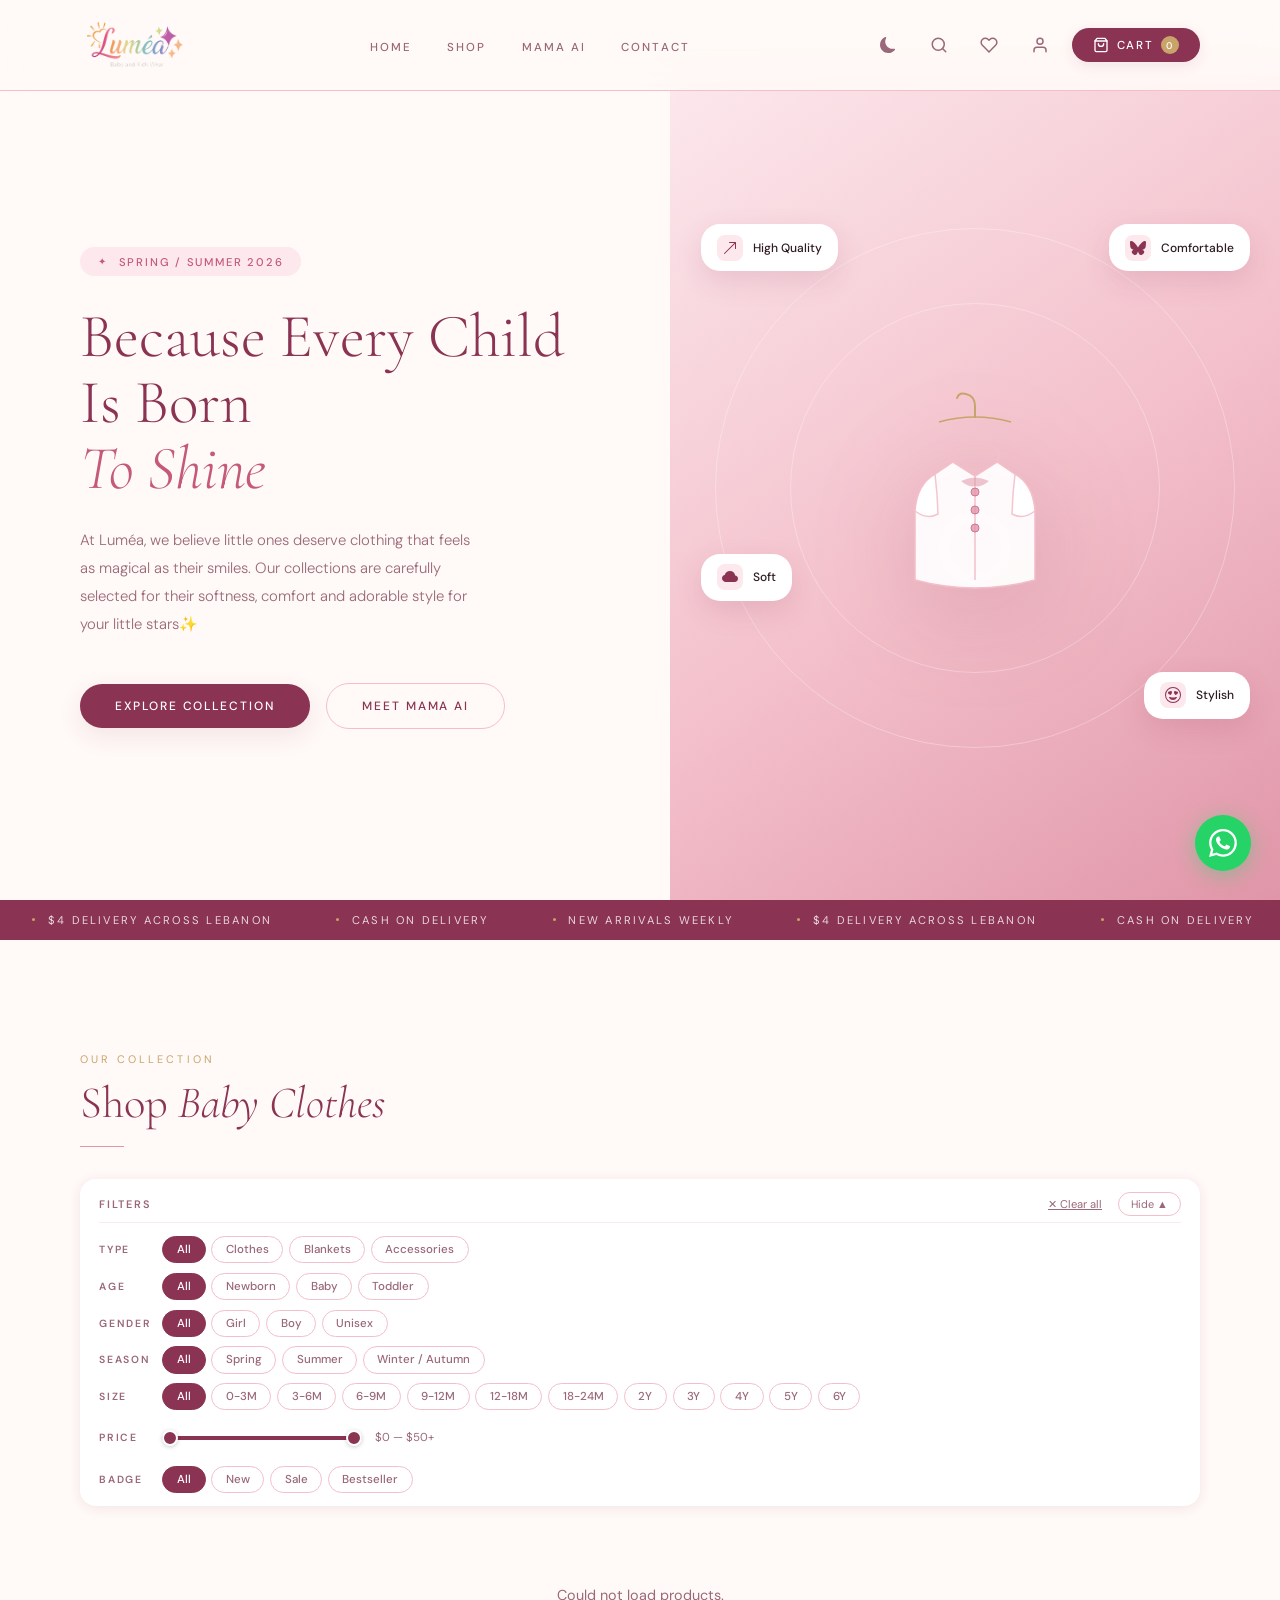
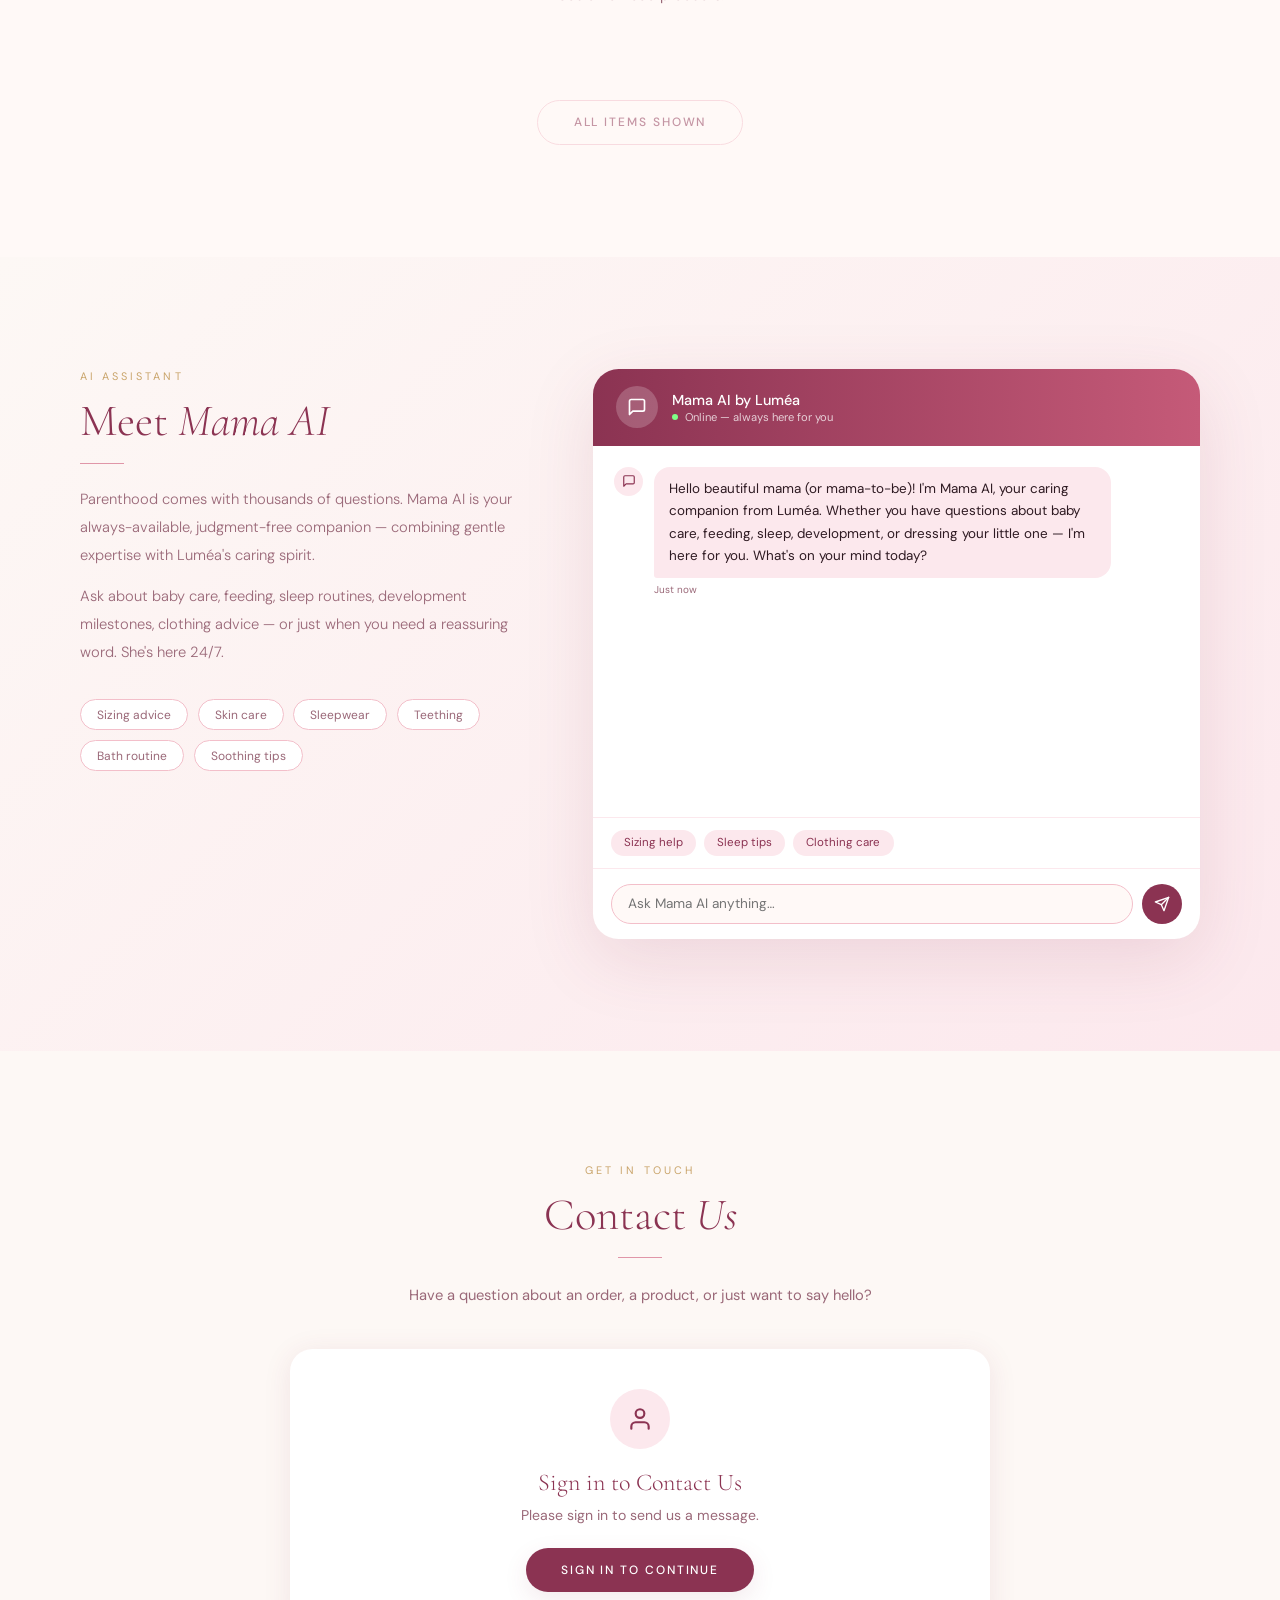
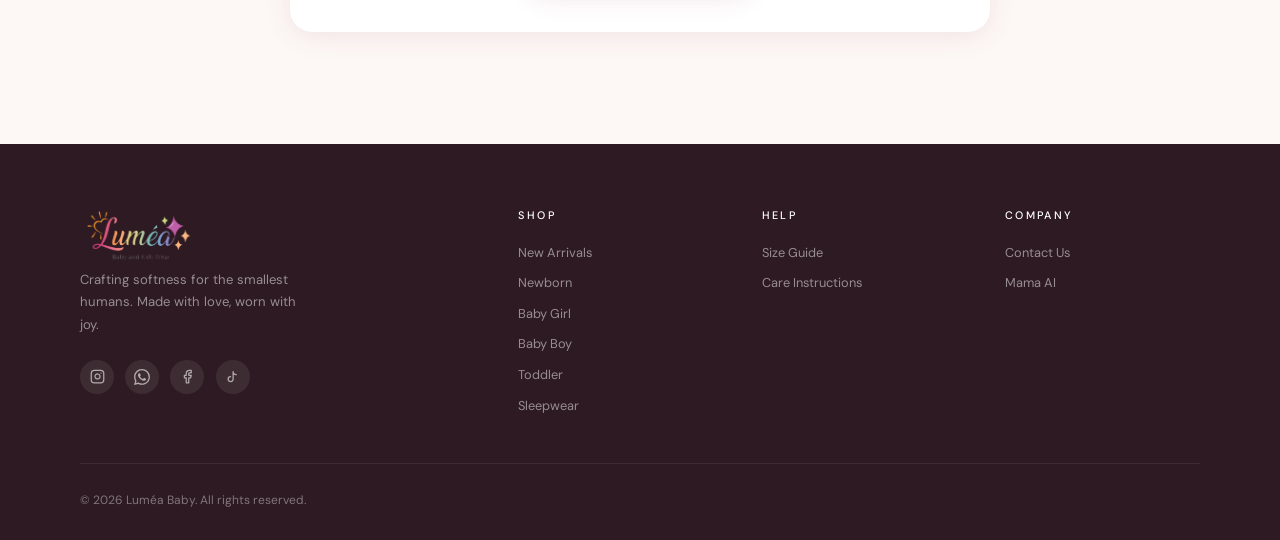
==== commit 7db53be3: "Update index.html" ====
--- a/index.html
+++ b/index.html
@@ -3,7 +3,8 @@
 <head>
   <meta charset="UTF-8"/>
   <meta name="viewport" content="width=device-width, initial-scale=1.0"/>
-  <meta name="color-scheme" content="light dark"/>
+  <meta name="color-scheme" content="only light"/>
+  <meta name="theme-color" content=""/>
   <title>Luméa — Baby Clothes</title>
   <link rel="preconnect" href="https://fonts.googleapis.com">
   <link rel="preconnect" href="https://fonts.gstatic.com" crossorigin>
@@ -157,7 +158,8 @@
         <span class="filter-label">Season</span>
         <div class="filter-chips" id="fc-season">
           <button class="fc active" data-group="season" data-val="all">All</button>
-          <button class="fc" data-group="season" data-val="spring">Spring / Summer</button>
+          <button class="fc" data-group="season" data-val="spring">Spring</button>
+          <button class="fc" data-group="season" data-val="summer">Summer</button>
           <button class="fc" data-group="season" data-val="winter">Winter / Autumn</button>
         </div>
       </div>
@@ -185,10 +187,10 @@
         <div style="display:flex;align-items:center;gap:.8rem;flex:1">
           <div class="fc-price-wrap">
             <div class="fc-price-track"><div class="fc-price-fill" id="fc-price-fill"></div></div>
-            <input type="range" id="fc-price-min" min="0" max="200" value="0" step="1" class="fc-range" oninput="updateFcPrice()">
-            <input type="range" id="fc-price-max" min="0" max="200" value="200" step="1" class="fc-range" oninput="updateFcPrice()">
+            <input type="range" id="fc-price-min" min="0" max="50" value="0" step="1" class="fc-range" oninput="updateFcPrice()">
+            <input type="range" id="fc-price-max" min="0" max="50" value="50" step="1" class="fc-range" oninput="updateFcPrice()">
           </div>
-          <span class="fc-price-label" id="fc-price-label">$0 — $200+</span>
+          <span class="fc-price-label" id="fc-price-label">$0 — $50+</span>
         </div>
       </div>
 
@@ -570,4 +572,4 @@
 
   <script src="app.js"></script>
 </body>
-</html>+</html>
--- a/style.css
+++ b/style.css
@@ -1,5 +1,5 @@
 :root {
-      color-scheme: light dark;
+      color-scheme: only light;
       --blush:#fce8ed; --rose:#f3bfca; --dusty:#e096a8; --deep-rose:#c55a78;
       --wine:#8b3352; --cream:#fdf8f5; --warm:#fff9f7; --text:#2e1a22;
       --muted:#9a6878; --gold:#c9a46a; --shadow:rgba(139,51,82,.1);
@@ -7,6 +7,7 @@
     *,*::before,*::after{box-sizing:border-box;margin:0;padding:0}
     html{color-scheme:only light}
     body{font-family:'DM Sans',-apple-system,BlinkMacSystemFont,'Segoe UI',Roboto,Arial,sans-serif;background:var(--warm);color:var(--text);overflow-x:hidden}
+    body:not(.dark){color-scheme:only light;background:#fff9f7!important;color:#2e1a22!important}
     ::-webkit-scrollbar{width:5px} ::-webkit-scrollbar-track{background:var(--blush)} ::-webkit-scrollbar-thumb{background:var(--dusty);border-radius:10px}
 
     /* NAV */
@@ -94,14 +95,19 @@
     .p-card{background:white;border-radius:1.2rem;overflow:hidden;box-shadow:0 2px 16px var(--shadow);transition:transform .3s,box-shadow .3s;cursor:pointer;position:relative}
     .p-card-oos{opacity:.75}
     .p-card-oos .p-img{filter:grayscale(30%)}
-    .p-oos-overlay{position:absolute;top:.6rem;right:.6rem;background:rgba(46,26,34,.72);color:white;text-align:center;font-family:'DM Sans',sans-serif;font-size:.6rem;font-weight:600;letter-spacing:.12em;text-transform:uppercase;padding:.28rem .7rem;border-radius:3rem;backdrop-filter:blur(2px);z-index:3}
+    .p-oos-overlay{position:absolute;bottom:0;left:0;right:0;background:rgba(46,26,34,.65);color:white;text-align:center;font-family:'DM Sans',sans-serif;font-size:.62rem;font-weight:600;letter-spacing:.12em;text-transform:uppercase;padding:.35rem;z-index:3}
     .p-card:hover{transform:translateY(-6px);box-shadow:0 20px 50px rgba(139,51,82,.15)}
     .p-card:hover .p-acts{opacity:1;transform:translateY(0)}
     .p-card:hover .p-img{transform:scale(1.07)}
     .p-img-box{overflow:hidden;aspect-ratio:3/3.8;position:relative}
     .p-img{width:100%;height:100%;display:block;transition:transform .5s ease;object-fit:cover}
-    .p-acts{position:absolute;bottom:0;left:0;right:0;padding:.9rem;display:flex;gap:.5rem;opacity:0;transform:translateY(8px);transition:all .25s}
-    .p-add{flex:1;padding:.58rem;background:var(--wine);color:white;border:none;border-radius:.7rem;cursor:pointer;font-family:'DM Sans',sans-serif;font-size:.7rem;font-weight:500;letter-spacing:.12em;text-transform:uppercase;transition:background .2s}
+    .p-acts{position:absolute;bottom:0;left:0;right:0;padding:.6rem .9rem;display:flex;gap:.5rem;align-items:center;opacity:0;transform:translateY(8px);transition:all .25s;background:linear-gradient(to top,rgba(46,26,34,.7) 0%,transparent 100%)}
+    @media(hover:none){.p-acts{opacity:1;transform:translateY(0)}}
+    .p-card-qty{display:flex;align-items:center;gap:.35rem;flex-shrink:0}
+    .p-qty-btn{width:22px;height:22px;border-radius:50%;border:1.5px solid rgba(255,255,255,.7);background:rgba(255,255,255,.15);color:white;font-size:.85rem;line-height:1;cursor:pointer;display:flex;align-items:center;justify-content:center;padding:0;flex-shrink:0}
+    .p-qty-btn:hover{background:rgba(255,255,255,.35)}
+    .p-qty-num{color:white;font-family:'DM Sans',sans-serif;font-size:.78rem;font-weight:600;min-width:14px;text-align:center}
+    .p-add{flex:1;padding:.52rem;background:var(--wine);color:white;border:none;border-radius:.7rem;cursor:pointer;font-family:'DM Sans',sans-serif;font-size:.68rem;font-weight:500;letter-spacing:.1em;text-transform:uppercase;transition:background .2s}
     .p-add:hover{background:var(--deep-rose)}
     .p-wish{width:34px;height:34px;background:white;border:none;border-radius:.7rem;cursor:pointer;display:flex;align-items:center;justify-content:center;transition:background .2s;color:var(--muted)}
     .p-wish:hover{background:var(--blush);color:var(--wine)} .p-wish.wished{color:var(--wine)}
@@ -117,9 +123,10 @@
     .p-card-size[data-size].active{background:var(--wine);color:white;border-color:var(--wine)}
     .p-card-size-more{border-color:var(--blush);color:var(--muted);background:var(--blush);cursor:default}
     .p-card-colors{display:flex;align-items:center;gap:.3rem}
-    .p-card-swatch{width:16px;height:16px;border-radius:50%;border:2px solid rgba(0,0,0,.1);display:inline-block;flex-shrink:0;cursor:pointer;transition:all .15s}
+    .p-card-swatch{width:16px;height:16px;border-radius:50%;border:2px solid rgba(0,0,0,.1);display:inline-block;flex-shrink:0;cursor:pointer;transition:all .15s;outline:none}
     .p-card-swatch[data-color]:hover{transform:scale(1.2);border-color:var(--wine)}
-    .p-card-swatch[data-color].active{border:2px solid var(--wine);box-shadow:0 0 0 2px white,0 0 0 4px var(--wine)}
+    .p-card-swatch[data-color].active{border:2px solid var(--wine);box-shadow:0 0 0 2px white,0 0 0 4px var(--wine);outline:none}
+    .p-card-swatch:focus{outline:none}
     .p-card-swatch-more{font-size:.6rem;color:var(--muted);font-family:'DM Sans',sans-serif}
     .p-size{font-size:.68rem;letter-spacing:.1em;text-transform:uppercase;color:var(--muted)}
     .p-row{display:flex;justify-content:space-between;align-items:center;margin-top:.4rem}
@@ -291,8 +298,17 @@
 
       /* ── PRODUCT GRID ── */
       .prod-grid{grid-template-columns:repeat(2,1fr);gap:.8rem}
-      .p-name{font-size:.82rem}
-      .p-price{font-size:.88rem}
+      .p-name{font-size:.78rem;margin-bottom:.3rem}
+      .p-price{font-size:.85rem}
+      .p-old{font-size:.72rem}
+      .p-info{padding:.7rem .8rem 1rem}
+      .p-card-sizes{gap:.25rem;margin-bottom:.4rem}
+      .p-card-size{font-size:.55rem;padding:.14rem .35rem}
+      .p-card-swatch{width:12px;height:12px}
+      .p-acts{opacity:1;transform:translateY(0)}
+      .p-add{font-size:.6rem;padding:.5rem}
+      .p-oos-overlay{font-size:.55rem;padding:.3rem}
+      .p-badge{font-size:.55rem;padding:.2rem .5rem}
 
       /* ── MAMA AI ── */
       #mama-ai{padding:2.5rem 1rem}
@@ -641,4 +657,4 @@
     #pd-selectors button.color-circle { min-width: unset !important; padding: 0 !important; }
     body.dark #pd-selectors button.color-circle,
     body.dark #pd-selectors button.color-circle:hover,
-    body.dark #pd-selectors button.color-circle:not(.size-selected) { background: attr(style) !important; border-color: transparent !important; }+    body.dark #pd-selectors button.color-circle:not(.size-selected) { background: attr(style) !important; border-color: transparent !important; }
